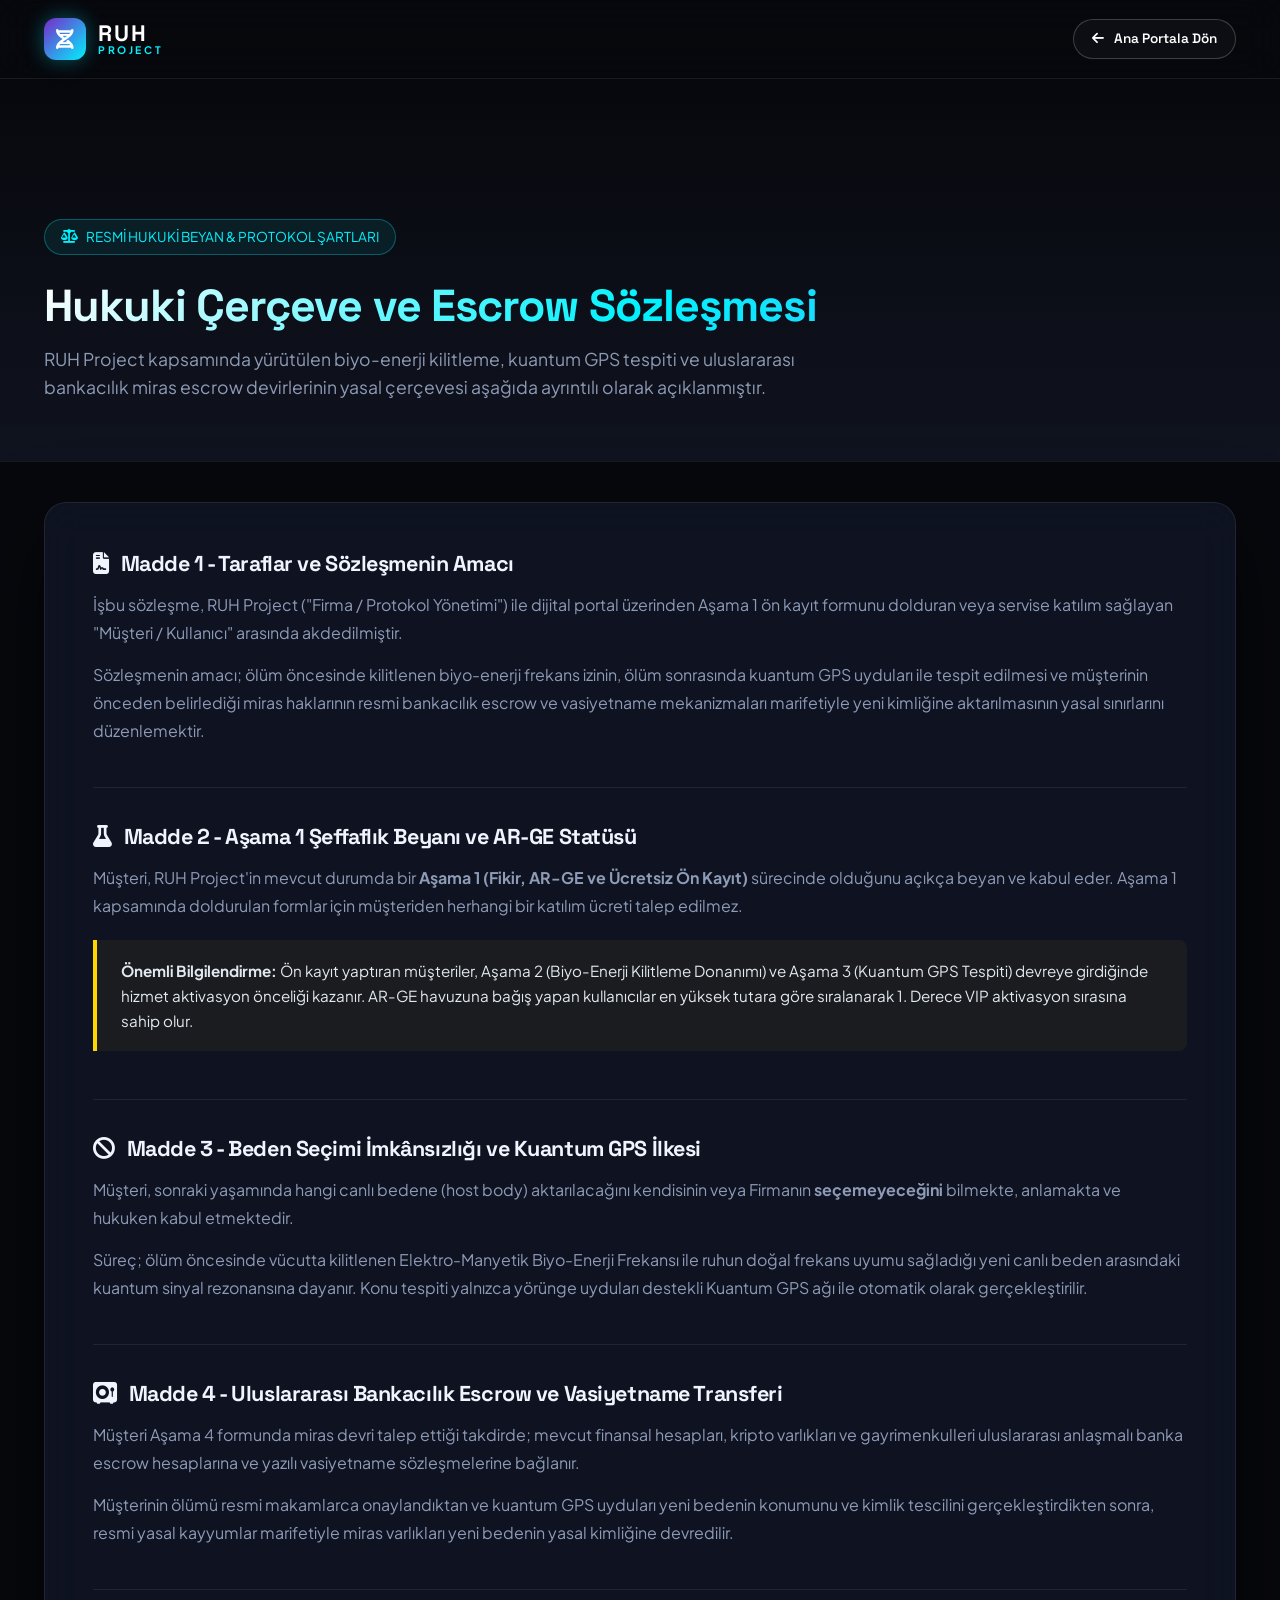
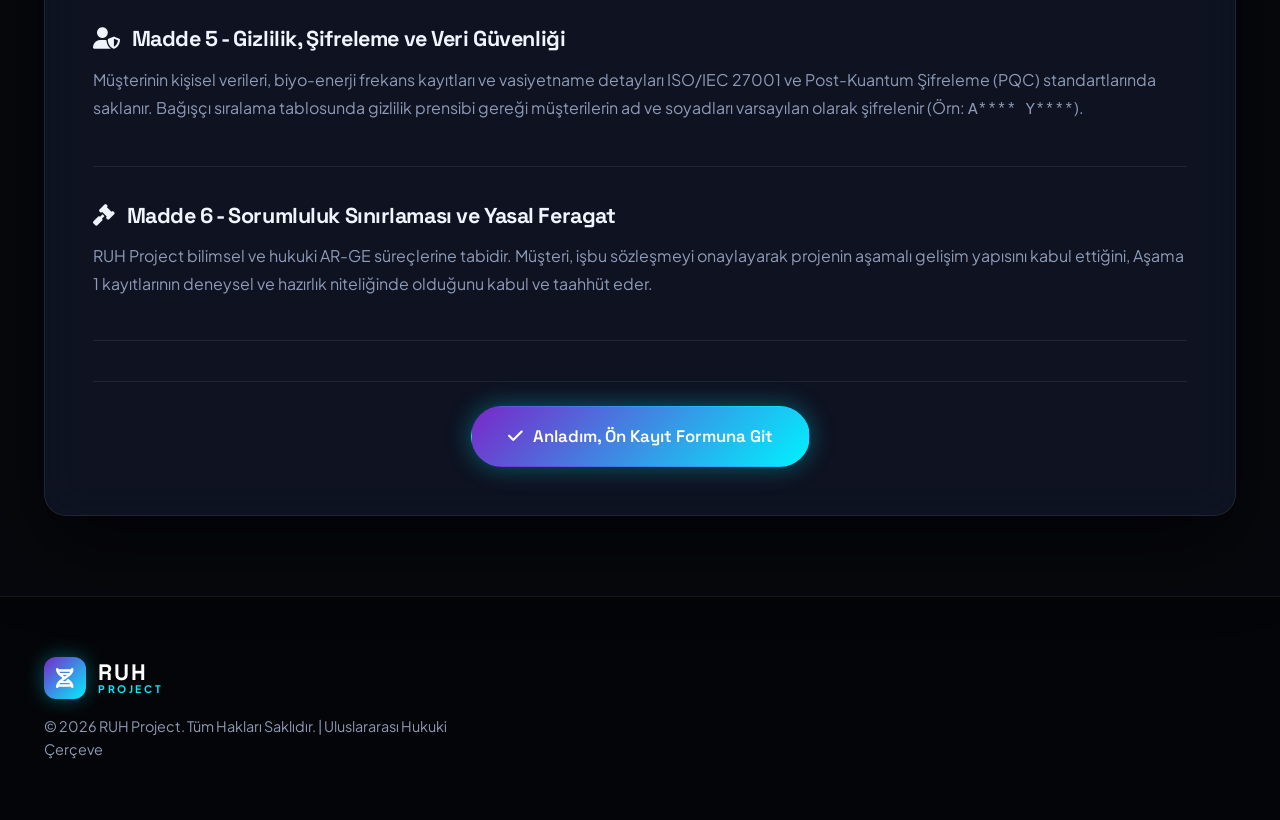
==== legal.html @ c6b07c63 "feat: Add dedicated legal framework contract page legal.html and link navbar/footer" ====
<!DOCTYPE html>
<html lang="tr">
<head>
    <meta charset="UTF-8">
    <meta name="viewport" content="width=device-width, initial-scale=1.0">
    <title>RUH Project | Hukuki Çerçeve & Escrow Sözleşmesi</title>
    <meta name="description" content="RUH Project Uluslararası Hukuki Çerçeve, Biyo-Enerji Kilitleme, Kuantum GPS Tespiti ve Sözleşmeli Miras Devir Altyapısı Şartları.">
    <meta name="theme-color" content="#07080d">

    <!-- Google Fonts -->
    <link rel="preconnect" href="https://fonts.googleapis.com">
    <link rel="preconnect" href="https://fonts.gstatic.com" crossorigin>
    <link href="https://fonts.googleapis.com/css2?family=Plus+Jakarta+Sans:wght@300;400;500;600;700;800&family=Space+Grotesk:wght@400;500;600;700&display=swap" rel="stylesheet">
    <!-- FontAwesome Icons -->
    <link rel="stylesheet" href="https://cdnjs.cloudflare.com/ajax/libs/font-awesome/6.4.0/css/all.min.css">
    <!-- Custom CSS -->
    <link rel="stylesheet" href="style.css">
    <style>
        .legal-page-header {
            padding: 140px 0 60px 0;
            background: linear-gradient(180deg, rgba(7, 8, 13, 0.95) 0%, rgba(18, 22, 36, 0.8) 100%);
            border-bottom: 1px solid var(--border-color);
            position: relative;
        }

        .legal-doc-card {
            background: rgba(16, 21, 38, 0.85);
            backdrop-filter: blur(20px);
            border: 1px solid var(--border-color);
            border-radius: var(--radius-lg);
            padding: 48px;
            margin: 40px 0 80px 0;
            box-shadow: 0 30px 80px rgba(0, 0, 0, 0.6);
        }

        .legal-section-block {
            margin-bottom: 36px;
            padding-bottom: 28px;
            border-bottom: 1px solid rgba(255, 255, 255, 0.08);
        }

        .legal-section-block:last-child {
            border-bottom: none;
            margin-bottom: 0;
            padding-bottom: 0;
        }

        .legal-section-title {
            font-family: var(--font-heading);
            font-size: 1.35rem;
            color: var(--color-cyan);
            margin-bottom: 14px;
            display: flex;
            align-items: center;
            gap: 12px;
        }

        .legal-section-block p {
            color: var(--text-muted);
            line-height: 1.75;
            font-size: 1rem;
            margin-bottom: 14px;
        }

        .legal-highlight-box {
            background: rgba(255, 215, 0, 0.05);
            border-left: 4px solid var(--color-gold);
            padding: 18px 24px;
            border-radius: 0 var(--radius-sm) var(--radius-sm) 0;
            margin: 20px 0;
            color: #e2e8f0;
            font-size: 0.95rem;
            line-height: 1.65;
        }

        @media (max-width: 768px) {
            .legal-doc-card {
                padding: 24px;
            }
        }
    </style>
</head>
<body class="lang-tr">
    
    <!-- Navigation Bar -->
    <header class="navbar" id="navbar">
        <div class="container nav-container">
            <a href="index.html" class="logo" aria-label="RUH Project Ana Sayfa">
                <div class="logo-icon"><i class="fa-solid fa-dna"></i></div>
                <div class="logo-text">
                    <span class="logo-title">RUH</span>
                    <span class="logo-sub">PROJECT</span>
                </div>
            </a>

            <div class="nav-actions" style="margin-left: auto;">
                <a href="index.html" class="btn btn-outline btn-sm">
                    <i class="fa-solid fa-arrow-left"></i> Ana Portala Dön
                </a>
            </div>
        </div>
    </header>

    <!-- Header Section -->
    <section class="legal-page-header">
        <div class="container">
            <div class="hero-tag">
                <i class="fa-solid fa-scale-balanced"></i> RESMİ HUKUKİ BEYAN & PROTOKOL ŞARTLARI
            </div>
            <h1 class="gradient-text" style="font-size: 2.8rem; margin-bottom: 12px;">Hukuki Çerçeve ve Escrow Sözleşmesi</h1>
            <p style="color: var(--text-muted); font-size: 1.1rem; max-width: 780px;">
                RUH Project kapsamında yürütülen biyo-enerji kilitleme, kuantum GPS tespiti ve uluslararası bankacılık miras escrow devirlerinin yasal çerçevesi aşağıda ayrıntılı olarak açıklanmıştır.
            </p>
        </div>
    </section>

    <!-- Main Content Area -->
    <main class="container">
        <article class="legal-doc-card">
            
            <!-- Section 1 -->
            <div class="legal-section-block">
                <h2 class="legal-section-title">
                    <i class="fa-solid fa-file-contract"></i> Madde 1 - Taraflar ve Sözleşmenin Amacı
                </h2>
                <p>
                    İşbu sözleşme, RUH Project ("Firma / Protokol Yönetimi") ile dijital portal üzerinden Aşama 1 ön kayıt formunu dolduran veya servise katılım sağlayan "Müşteri / Kullanıcı" arasında akdedilmiştir.
                </p>
                <p>
                    Sözleşmenin amacı; ölüm öncesinde kilitlenen biyo-enerji frekans izinin, ölüm sonrasında kuantum GPS uyduları ile tespit edilmesi ve müşterinin önceden belirlediği miras haklarının resmi bankacılık escrow ve vasiyetname mekanizmaları marifetiyle yeni kimliğine aktarılmasının yasal sınırlarını düzenlemektir.
                </p>
            </div>

            <!-- Section 2 -->
            <div class="legal-section-block">
                <h2 class="legal-section-title">
                    <i class="fa-solid fa-flask"></i> Madde 2 - Aşama 1 Şeffaflık Beyanı ve AR-GE Statüsü
                </h2>
                <p>
                    Müşteri, RUH Project'in mevcut durumda bir <strong>Aşama 1 (Fikir, AR-GE ve Ücretsiz Ön Kayıt)</strong> sürecinde olduğunu açıkça beyan ve kabul eder. Aşama 1 kapsamında doldurulan formlar için müşteriden herhangi bir katılım ücreti talep edilmez.
                </p>
                <div class="legal-highlight-box">
                    <strong>Önemli Bilgilendirme:</strong> Ön kayıt yaptıran müşteriler, Aşama 2 (Biyo-Enerji Kilitleme Donanımı) ve Aşama 3 (Kuantum GPS Tespiti) devreye girdiğinde hizmet aktivasyon önceliği kazanır. AR-GE havuzuna bağış yapan kullanıcılar en yüksek tutara göre sıralanarak 1. Derece VIP aktivasyon sırasına sahip olur.
                </div>
            </div>

            <!-- Section 3 -->
            <div class="legal-section-block">
                <h2 class="legal-section-title">
                    <i class="fa-solid fa-ban"></i> Madde 3 - Beden Seçimi İmkânsızlığı ve Kuantum GPS İlkesi
                </h2>
                <p>
                    Müşteri, sonraki yaşamında hangi canlı bedene (host body) aktarılacağını kendisinin veya Firmanın <strong>seçemeyeceğini</strong> bilmekte, anlamakta ve hukuken kabul etmektedir.
                </p>
                <p>
                    Süreç; ölüm öncesinde vücutta kilitlenen Elektro-Manyetik Biyo-Enerji Frekansı ile ruhun doğal frekans uyumu sağladığı yeni canlı beden arasındaki kuantum sinyal rezonansına dayanır. Konu tespiti yalnızca yörünge uyduları destekli Kuantum GPS ağı ile otomatik olarak gerçekleştirilir.
                </p>
            </div>

            <!-- Section 4 -->
            <div class="legal-section-block">
                <h2 class="legal-section-title">
                    <i class="fa-solid fa-vault"></i> Madde 4 - Uluslararası Bankacılık Escrow ve Vasiyetname Transferi
                </h2>
                <p>
                    Müşteri Aşama 4 formunda miras devri talep ettiği takdirde; mevcut finansal hesapları, kripto varlıkları ve gayrimenkulleri uluslararası anlaşmalı banka escrow hesaplarına ve yazılı vasiyetname sözleşmelerine bağlanır.
                </p>
                <p>
                    Müşterinin ölümü resmi makamlarca onaylandıktan ve kuantum GPS uyduları yeni bedenin konumunu ve kimlik tescilini gerçekleştirdikten sonra, resmi yasal kayyumlar marifetiyle miras varlıkları yeni bedenin yasal kimliğine devredilir.
                </p>
            </div>

            <!-- Section 5 -->
            <div class="legal-section-block">
                <h2 class="legal-section-title">
                    <i class="fa-solid fa-user-shield"></i> Madde 5 - Gizlilik, Şifreleme ve Veri Güvenliği
                </h2>
                <p>
                    Müşterinin kişisel verileri, biyo-enerji frekans kayıtları ve vasiyetname detayları ISO/IEC 27001 ve Post-Kuantum Şifreleme (PQC) standartlarında saklanır. Bağışçı sıralama tablosunda gizlilik prensibi gereği müşterilerin ad ve soyadları varsayılan olarak şifrelenir (Örn: <code>A**** Y****</code>).
                </p>
            </div>

            <!-- Section 6 -->
            <div class="legal-section-block">
                <h2 class="legal-section-title">
                    <i class="fa-solid fa-gavel"></i> Madde 6 - Sorumluluk Sınırlaması ve Yasal Feragat
                </h2>
                <p>
                    RUH Project bilimsel ve hukuki AR-GE süreçlerine tabidir. Müşteri, işbu sözleşmeyi onaylayarak projenin aşamalı gelişim yapısını kabul ettiğini, Aşama 1 kayıtlarının deneysel ve hazırlık niteliğinde olduğunu kabul ve taahhüt eder.
                </p>
            </div>

            <div style="text-align: center; margin-top: 40px; padding-top: 24px; border-top: 1px solid var(--border-color);">
                <a href="index.html#apply" class="btn btn-glow btn-lg">
                    <i class="fa-solid fa-check"></i> Anladım, Ön Kayıt Formuna Git
                </a>
            </div>

        </article>
    </main>

    <!-- Footer -->
    <footer class="footer">
        <div class="container footer-container">
            <div class="footer-brand">
                <a href="index.html" class="logo">
                    <div class="logo-icon"><i class="fa-solid fa-dna"></i></div>
                    <div class="logo-text">
                        <span class="logo-title">RUH</span>
                        <span class="logo-sub">PROJECT</span>
                    </div>
                </a>
                <p>© 2026 RUH Project. Tüm Hakları Saklıdır. | Uluslararası Hukuki Çerçeve</p>
            </div>
        </div>
    </footer>
</body>
</html>
---- style.css ----
/* ==========================================================================
   RUH PROJECT - FUTURISTIC CYBER-LUXURY DESIGN SYSTEM (CSS)
   Design Harmony: 60-30-10 Color Rule
   - 60% Dominant Background (#07080d / Obsidian Black)
   - 30% Structural Cards & Surface (#121624 / Deep Navy Glass)
   - 10% Neon Accent Highlights (#00f2fe Cyan / #ffd700 Gold)
   ========================================================================== */

/* --- CSS Variables & Design Tokens --- */
:root {
    /* 60% Dominant Base */
    --bg-dark: #07080d;
    
    /* 30% Structural Surfaces */
    --bg-card: rgba(18, 22, 36, 0.75);
    --bg-card-hover: rgba(26, 32, 54, 0.9);
    --bg-elevated: #161b2e;
    
    /* 10% Accent Colors */
    --color-primary: #00f2fe;
    --color-primary-glow: rgba(0, 242, 254, 0.35);
    --color-secondary: #7928ca;
    --color-secondary-glow: rgba(121, 40, 202, 0.4);
    --color-gold: #ffd700;
    --color-gold-glow: rgba(255, 215, 0, 0.35);
    
    /* Typography Colors */
    --text-main: #f0f4fd;
    --text-muted: #8e9bb5;
    --text-dim: #5c6880;
    
    /* Borders & Outlines */
    --border-color: rgba(255, 255, 255, 0.08);
    --border-color-glow: rgba(0, 242, 254, 0.4);
    --focus-ring: #00f2fe;
    
    /* Typography */
    --font-sans: 'Plus Jakarta Sans', sans-serif;
    --font-heading: 'Space Grotesk', sans-serif;
    
    /* Radii */
    --radius-sm: 8px;
    --radius-md: 14px;
    --radius-lg: 22px;

    /* Transitions */
    --transition-fast: 0.2s cubic-bezier(0.16, 1, 0.3, 1);
    --transition-normal: 0.35s cubic-bezier(0.16, 1, 0.3, 1);
}

/* --- Base & Reset --- */
*, *::before, *::after {
    box-sizing: border-box;
    margin: 0;
    padding: 0;
}

html {
    scroll-behavior: smooth;
    font-size: 16px;
}

body {
    background-color: var(--bg-dark);
    color: var(--text-main);
    font-family: var(--font-sans);
    line-height: 1.6;
    overflow-x: hidden;
    -webkit-font-smoothing: antialiased;
}

/* Accessibility Focus Ring */
:focus-visible {
    outline: 2px solid var(--focus-ring);
    outline-offset: 4px;
    border-radius: var(--radius-sm);
}

/* --- Typography --- */
h1, h2, h3, h4, h5, h6 {
    font-family: var(--font-heading);
    color: #fff;
    line-height: 1.2;
    letter-spacing: -0.02em;
}

p {
    color: var(--text-muted);
}

a {
    color: var(--color-primary);
    text-decoration: none;
    transition: var(--transition-fast);
}

a:hover {
    color: #fff;
}

/* --- Utility Classes --- */
.container {
    width: 100%;
    max-width: 1240px;
    margin: 0 auto;
    padding: 0 24px;
}

.gradient-text {
    background: linear-gradient(135deg, #ffffff 0%, var(--color-primary) 50%, #4facfe 100%);
    -webkit-background-clip: text;
    -webkit-text-fill-color: transparent;
}

.gradient-text-gold {
    background: linear-gradient(135deg, #fff 0%, var(--color-gold) 60%, #ff8c00 100%);
    -webkit-background-clip: text;
    -webkit-text-fill-color: transparent;
}

.highlight-cyan {
    color: var(--color-primary);
    font-weight: 600;
}

.highlight-gold {
    color: var(--color-gold);
    font-weight: 700;
}

.grid {
    display: grid;
    gap: 28px;
}

.grid-2 { grid-template-columns: repeat(2, 1fr); }
.grid-3 { grid-template-columns: repeat(3, 1fr); }

.flex-spacer { flex: 1; }
.text-center { text-align: center; }

/* --- Skeleton Loading Animation --- */
.skeleton-loading {
    position: relative;
    opacity: 0.6;
    pointer-events: none;
}

.skeleton-loading::after {
    content: '';
    position: absolute;
    top: 0;
    left: -100%;
    width: 100%;
    height: 100%;
    background: linear-gradient(90deg, transparent, rgba(255, 255, 255, 0.08), transparent);
    animation: shimmer 1.2s infinite;
}

@keyframes shimmer {
    100% { left: 100%; }
}

/* --- Announcement Bar --- */
.announcement-bar {
    background: linear-gradient(90deg, rgba(121, 40, 202, 0.85), rgba(0, 242, 254, 0.85));
    border-bottom: 1px solid rgba(255, 255, 255, 0.15);
    padding: 10px 0;
    font-size: 0.875rem;
    position: relative;
    z-index: 1001;
}

.announcement-content {
    display: flex;
    align-items: center;
    justify-content: center;
    gap: 16px;
}

.announcement-content p {
    color: #fff;
    margin: 0;
}

.badge-pulse {
    background: #fff;
    color: var(--bg-dark);
    font-weight: 800;
    padding: 2px 10px;
    border-radius: 20px;
    font-size: 0.75rem;
    letter-spacing: 0.05em;
    animation: pulseGlow 2s infinite;
}

@keyframes pulseGlow {
    0%, 100% { box-shadow: 0 0 0 0 rgba(255, 255, 255, 0.6); }
    50% { box-shadow: 0 0 0 8px rgba(255, 255, 255, 0); }
}

.announcement-close {
    background: transparent;
    border: none;
    color: #fff;
    cursor: pointer;
    font-size: 1.1rem;
    margin-left: auto;
    opacity: 0.8;
    transition: var(--transition-fast);
}

.announcement-close:hover { opacity: 1; transform: scale(1.1); }

/* --- Navbar --- */
.navbar {
    position: sticky;
    top: 0;
    z-index: 1000;
    background: rgba(7, 8, 13, 0.88);
    backdrop-filter: blur(20px);
    border-bottom: 1px solid var(--border-color);
    padding: 18px 0;
    transition: var(--transition-fast);
}

.nav-container {
    display: flex;
    align-items: center;
    justify-content: space-between;
}

.logo {
    display: flex;
    align-items: center;
    gap: 12px;
    text-decoration: none;
}

.logo-icon {
    width: 42px;
    height: 42px;
    border-radius: 12px;
    background: linear-gradient(135deg, var(--color-secondary), var(--color-primary));
    display: flex;
    align-items: center;
    justify-content: center;
    color: #fff;
    font-size: 1.25rem;
    box-shadow: 0 0 20px var(--color-primary-glow);
}

.logo-text {
    display: flex;
    flex-direction: column;
    line-height: 1;
}

.logo-title {
    font-family: var(--font-heading);
    font-size: 1.4rem;
    font-weight: 800;
    letter-spacing: 0.1em;
    color: #fff;
}

.logo-sub {
    font-size: 0.65rem;
    letter-spacing: 0.25em;
    color: var(--color-primary);
    font-weight: 700;
}

.nav-menu {
    display: flex;
    gap: 28px;
}

.nav-link {
    color: var(--text-muted);
    font-size: 0.92rem;
    font-weight: 500;
    position: relative;
    padding: 6px 0;
}

.nav-link:hover, .nav-link.active {
    color: #fff;
}

.nav-link::after {
    content: '';
    position: absolute;
    bottom: 0;
    left: 0;
    width: 0%;
    height: 2px;
    background: var(--color-primary);
    transition: var(--transition-fast);
}

.nav-link:hover::after {
    width: 100%;
}

.nav-actions {
    display: flex;
    align-items: center;
    gap: 12px;
}

.nav-user-btn.logged-in {
    border-color: var(--color-gold);
    color: var(--color-gold);
    box-shadow: 0 0 15px var(--color-gold-glow);
}

.lang-switch-btn {
    background: rgba(255, 255, 255, 0.05);
    border: 1px solid rgba(255, 255, 255, 0.15);
    color: #fff;
    padding: 8px 16px;
    border-radius: 30px;
    cursor: pointer;
    font-family: var(--font-heading);
    font-size: 0.85rem;
    font-weight: 700;
    display: flex;
    align-items: center;
    gap: 8px;
    transition: var(--transition-fast);
}

.lang-switch-btn:hover {
    background: rgba(0, 242, 254, 0.15);
    border-color: var(--color-primary);
    box-shadow: 0 0 15px var(--color-primary-glow);
}

.hamburger {
    display: none;
    flex-direction: column;
    gap: 5px;
    background: none;
    border: none;
    cursor: pointer;
}

.hamburger span {
    width: 25px;
    height: 2px;
    background: #fff;
    border-radius: 2px;
    transition: var(--transition-fast);
}

/* --- Buttons --- */
.btn {
    display: inline-flex;
    align-items: center;
    justify-content: center;
    gap: 10px;
    padding: 12px 26px;
    border-radius: 30px;
    font-family: var(--font-heading);
    font-weight: 600;
    font-size: 0.95rem;
    cursor: pointer;
    border: 1px solid transparent;
    transition: var(--transition-normal);
    text-decoration: none;
}

.btn-sm {
    padding: 8px 18px;
    font-size: 0.85rem;
}

.btn-lg {
    padding: 16px 36px;
    font-size: 1.05rem;
    border-radius: 40px;
}

.btn-xs {
    padding: 6px 14px;
    font-size: 0.78rem;
    border-radius: 20px;
}

.btn-glow {
    background: linear-gradient(135deg, var(--color-secondary), var(--color-primary));
    color: #fff;
    box-shadow: 0 0 25px var(--color-primary-glow);
}

.btn-glow:hover {
    transform: translateY(-2px);
    box-shadow: 0 0 35px rgba(0, 242, 254, 0.6);
    color: #fff;
}

.btn-outline {
    background: rgba(255, 255, 255, 0.03);
    border-color: rgba(255, 255, 255, 0.2);
    color: #fff;
}

.btn-outline:hover {
    border-color: var(--color-primary);
    background: rgba(0, 242, 254, 0.1);
    color: #fff;
}

.btn-gold {
    background: linear-gradient(135deg, #ff8c00, var(--color-gold));
    color: #000;
    font-weight: 800;
    box-shadow: 0 0 25px var(--color-gold-glow);
}

.btn-gold:hover {
    transform: translateY(-2px);
    box-shadow: 0 0 35px rgba(255, 215, 0, 0.7);
    color: #000;
}

/* --- Hero Section --- */
.hero {
    position: relative;
    padding: 100px 0 120px;
    overflow: hidden;
}

.hero-bg-grid {
    position: absolute;
    top: 0;
    left: 0;
    width: 100%;
    height: 100%;
    background-image: 
        linear-gradient(rgba(255, 255, 255, 0.03) 1px, transparent 1px),
        linear-gradient(90deg, rgba(255, 255, 255, 0.03) 1px, transparent 1px);
    background-size: 50px 50px;
    z-index: 0;
    pointer-events: none;
}

.hero-glow {
    position: absolute;
    width: 500px;
    height: 500px;
    border-radius: 50%;
    filter: blur(140px);
    z-index: 0;
    pointer-events: none;
}

.hero-glow-1 {
    top: -100px;
    left: -100px;
    background: var(--color-secondary-glow);
}

.hero-glow-2 {
    bottom: -100px;
    right: -100px;
    background: var(--color-primary-glow);
}

.hero-container {
    position: relative;
    z-index: 1;
    display: grid;
    grid-template-columns: 1.2fr 0.8fr;
    gap: 40px;
    align-items: center;
}

.hero-tag {
    display: inline-flex;
    align-items: center;
    gap: 8px;
    background: rgba(0, 242, 254, 0.08);
    border: 1px solid rgba(0, 242, 254, 0.3);
    padding: 6px 16px;
    border-radius: 30px;
    font-size: 0.85rem;
    color: var(--color-primary);
    margin-bottom: 24px;
}

.hero-title {
    font-size: 3.8rem;
    font-weight: 800;
    margin-bottom: 12px;
    letter-spacing: -0.03em;
}

.hero-slogan {
    font-family: var(--font-heading);
    font-size: 1.8rem;
    font-weight: 700;
    color: var(--color-gold);
    margin-bottom: 20px;
    text-shadow: 0 0 20px rgba(255, 215, 0, 0.3);
}

.hero-description {
    font-size: 1.15rem;
    margin-bottom: 36px;
    max-width: 600px;
}

.hero-buttons {
    display: flex;
    gap: 16px;
    margin-bottom: 48px;
    flex-wrap: wrap;
}

.hero-stats {
    display: flex;
    align-items: center;
    gap: 24px;
    border-top: 1px solid var(--border-color);
    padding-top: 32px;
}

.stat-item {
    display: flex;
    flex-direction: column;
}

.stat-num {
    font-family: var(--font-heading);
    font-size: 1.5rem;
    font-weight: 700;
    color: #fff;
}

.stat-label {
    font-size: 0.8rem;
    color: var(--text-muted);
}

.stat-divider {
    width: 1px;
    height: 35px;
    background: var(--border-color);
}

/* --- Cyber Card --- */
.cyber-card {
    background: var(--bg-card);
    backdrop-filter: blur(16px);
    border: 1px solid var(--border-color);
    border-radius: var(--radius-lg);
    padding: 32px;
    box-shadow: 0 20px 50px rgba(0, 0, 0, 0.5);
    transition: var(--transition-normal);
    position: relative;
    overflow: hidden;
}

.cyber-card:hover {
    border-color: rgba(0, 242, 254, 0.3);
    box-shadow: 0 20px 60px rgba(0, 242, 254, 0.15);
    transform: translateY(-2px);
}

.visual-card {
    padding: 24px;
    background: rgba(16, 21, 38, 0.85);
}

.card-header-line {
    display: flex;
    align-items: center;
    gap: 10px;
    margin-bottom: 16px;
    font-size: 0.8rem;
    letter-spacing: 0.1em;
    color: var(--text-muted);
    font-family: var(--font-heading);
}

.status-dot {
    width: 8px;
    height: 8px;
    border-radius: 50%;
}

.status-dot.green {
    background: #00ff88;
    box-shadow: 0 0 10px #00ff88;
}

.canvas-wrapper {
    position: relative;
    width: 100%;
    height: 260px;
    border-radius: var(--radius-md);
    overflow: hidden;
    background: #040509;
    border: 1px solid rgba(0, 242, 254, 0.2);
}

#energyCanvas {
    width: 100%;
    height: 100%;
    display: block;
}

.canvas-overlay {
    position: absolute;
    top: 0;
    left: 0;
    width: 100%;
    height: 100%;
    pointer-events: none;
}

.reticle {
    position: absolute;
    top: 50%;
    left: 50%;
    transform: translate(-50%, -50%);
    width: 120px;
    height: 120px;
    border: 1px dashed rgba(0, 242, 254, 0.5);
    border-radius: 50%;
    animation: spin 10s linear infinite;
}

@keyframes spin { 100% { transform: translate(-50%, -50%) rotate(360deg); } }

.scan-line {
    position: absolute;
    top: 0;
    left: 0;
    width: 100%;
    height: 2px;
    background: linear-gradient(90deg, transparent, var(--color-primary), transparent);
    box-shadow: 0 0 15px var(--color-primary);
    animation: scanAnim 3s ease-in-out infinite alternate;
}

@keyframes scanAnim { 0% { top: 0%; } 100% { top: 100%; } }

.canvas-info {
    margin-top: 16px;
    display: flex;
    flex-direction: column;
    gap: 8px;
    font-size: 0.85rem;
}

.info-row {
    display: flex;
    justify-content: space-between;
    padding-bottom: 6px;
    border-bottom: 1px dashed var(--border-color);
}

/* --- Section Common Styles --- */
.section {
    padding: 100px 0;
    position: relative;
}

.section-dark {
    background: rgba(0, 0, 0, 0.4);
    border-top: 1px solid var(--border-color);
    border-bottom: 1px solid var(--border-color);
}

.section-header {
    margin-bottom: 60px;
}

.section-subtitle {
    font-family: var(--font-heading);
    font-size: 0.85rem;
    font-weight: 700;
    letter-spacing: 0.2em;
    color: var(--color-primary);
    margin-bottom: 12px;
}

.section-title {
    font-size: 2.5rem;
    font-weight: 800;
    margin-bottom: 16px;
}

.section-desc {
    font-size: 1.1rem;
    max-width: 650px;
    margin: 0 auto;
}

/* --- 3 Phase Architecture Badges & Cards --- */
.phase-card {
    position: relative;
    display: flex;
    flex-direction: column;
}

.phase-badge {
    align-self: flex-start;
    padding: 6px 14px;
    border-radius: 20px;
    font-family: var(--font-heading);
    font-size: 0.75rem;
    font-weight: 800;
    letter-spacing: 0.05em;
    margin-bottom: 20px;
}

.phase-badge-1 {
    background: rgba(0, 242, 254, 0.15);
    color: var(--color-primary);
    border: 1px solid var(--color-primary);
}

.phase-badge-2 {
    background: rgba(121, 40, 202, 0.15);
    color: #b829ea;
    border: 1px solid #b829ea;
}

.phase-badge-3 {
    background: rgba(255, 215, 0, 0.15);
    color: var(--color-gold);
    border: 1px solid var(--color-gold);
}

.phase-card-title {
    font-size: 1.45rem;
    margin-bottom: 14px;
}

.phase-card-desc {
    margin-bottom: 24px;
    font-size: 0.92rem;
}

.phase-list {
    list-style: none;
    display: flex;
    flex-direction: column;
    gap: 12px;
}

.phase-list li {
    display: flex;
    align-items: center;
    gap: 12px;
    font-size: 0.9rem;
    color: var(--text-main);
}

.phase-list i {
    color: var(--color-primary);
}

.phase-3-card .phase-list i {
    color: var(--color-gold);
}

/* --- Transparent R&D Donation & Leaderboard Section --- */
.donation-progress-card {
    margin-bottom: 32px;
    padding: 32px;
    border-color: rgba(255, 215, 0, 0.3);
}

.donation-progress-header {
    display: flex;
    justify-content: space-between;
    align-items: center;
    margin-bottom: 16px;
}

.progress-title {
    font-family: var(--font-heading);
    font-size: 1.15rem;
    font-weight: 700;
    color: #fff;
}

.progress-percentage-label {
    font-family: var(--font-heading);
    font-size: 1.6rem;
    font-weight: 800;
    color: var(--color-gold);
    text-shadow: 0 0 15px var(--color-gold-glow);
}

.progress-bar-container {
    width: 100%;
    height: 14px;
    background: rgba(0, 0, 0, 0.6);
    border-radius: 20px;
    overflow: hidden;
    border: 1px solid var(--border-color);
    margin-bottom: 20px;
}

.progress-bar-fill {
    height: 100%;
    background: linear-gradient(90deg, var(--color-secondary), var(--color-primary), var(--color-gold));
    border-radius: 20px;
    transition: width 1s ease-in-out;
    box-shadow: 0 0 20px var(--color-gold-glow);
}

.donation-stats-row {
    display: flex;
    justify-content: space-between;
    align-items: center;
}

.stat-label-dim {
    font-size: 0.85rem;
    color: var(--text-muted);
    display: block;
}

.stat-value-lg {
    font-family: var(--font-heading);
    font-size: 1.5rem;
}

/* Priority Callout Box */
.priority-callout-box {
    background: linear-gradient(135deg, rgba(121, 40, 202, 0.25), rgba(0, 242, 254, 0.15));
    border: 1px solid var(--color-gold);
    border-radius: var(--radius-md);
    padding: 24px 32px;
    display: flex;
    align-items: center;
    gap: 24px;
    margin-bottom: 40px;
    box-shadow: 0 0 30px rgba(255, 215, 0, 0.15);
}

.callout-icon {
    font-size: 2.8rem;
    color: var(--color-gold);
    text-shadow: 0 0 20px var(--color-gold-glow);
}

.callout-content p {
    color: #f0f4fd;
    font-size: 0.98rem;
    line-height: 1.6;
}

/* Leaderboard Table */
.leaderboard-card-title {
    font-size: 1.35rem;
    margin-bottom: 24px;
    display: flex;
    align-items: center;
    gap: 12px;
}

.table-responsive {
    overflow-x: auto;
    -webkit-overflow-scrolling: touch;
}

.leaderboard-table {
    width: 100%;
    min-width: 540px;
    border-collapse: collapse;
    text-align: left;
    font-size: 0.92rem;
}

.leaderboard-table th {
    padding: 14px 18px;
    border-bottom: 2px solid var(--border-color);
    font-family: var(--font-heading);
    color: var(--text-muted);
    font-weight: 700;
    font-size: 0.85rem;
    letter-spacing: 0.05em;
}

.leaderboard-table td {
    padding: 16px 18px;
    border-bottom: 1px dashed var(--border-color);
    vertical-align: middle;
}

.rank-badge {
    display: inline-flex;
    align-items: center;
    justify-content: center;
    width: 32px;
    height: 32px;
    border-radius: 50%;
    font-family: var(--font-heading);
    font-weight: 800;
    font-size: 0.85rem;
    background: rgba(255, 255, 255, 0.05);
    color: #fff;
}

.rank-gold {
    background: linear-gradient(135deg, #ffd700, #ff8c00);
    color: #000;
    box-shadow: 0 0 15px var(--color-gold-glow);
}

.rank-silver {
    background: linear-gradient(135deg, #e0e0e0, #9e9e9e);
    color: #000;
}

.rank-bronze {
    background: linear-gradient(135deg, #cd7f32, #8b4513);
    color: #fff;
}

.masked-name {
    font-family: monospace;
    font-size: 1.05rem;
    color: var(--color-primary);
    letter-spacing: 0.1em;
}

.donor-amount {
    font-family: var(--font-heading);
    font-weight: 700;
    color: #fff;
}

.priority-tag {
    padding: 4px 12px;
    border-radius: 20px;
    font-family: var(--font-heading);
    font-size: 0.75rem;
    font-weight: 800;
    letter-spacing: 0.05em;
}

.badge-vip {
    background: rgba(255, 215, 0, 0.15);
    color: var(--color-gold);
    border: 1px solid var(--color-gold);
}

.badge-priority {
    background: rgba(121, 40, 202, 0.15);
    color: #b829ea;
    border: 1px solid #b829ea;
}

.badge-standard {
    background: rgba(0, 242, 254, 0.15);
    color: var(--color-primary);
    border: 1px solid var(--color-primary);
}

/* User Profile Dashboard Card */
.profile-dashboard-card {
    background: rgba(255, 255, 255, 0.02);
    border: 1px solid var(--border-color);
    border-radius: var(--radius-md);
    padding: 24px;
}

.profile-avatar-row {
    display: flex;
    align-items: center;
    gap: 16px;
    margin-bottom: 24px;
    padding-bottom: 16px;
    border-bottom: 1px solid var(--border-color);
}

.profile-avatar-icon {
    width: 60px;
    height: 60px;
    border-radius: 50%;
    background: linear-gradient(135deg, var(--color-secondary), var(--color-primary));
    display: flex;
    align-items: center;
    justify-content: center;
    font-size: 1.8rem;
    color: #fff;
    box-shadow: 0 0 20px var(--color-primary-glow);
}

.profile-details-grid {
    display: grid;
    grid-template-columns: repeat(2, 1fr);
    gap: 16px;
}

.prof-detail-item {
    background: rgba(0, 0, 0, 0.4);
    border: 1px solid rgba(255, 255, 255, 0.08);
    border-radius: var(--radius-sm);
    padding: 12px 16px;
    display: flex;
    flex-direction: column;
    gap: 4px;
}

.prof-label {
    font-size: 0.78rem;
    color: var(--text-muted);
}

.prof-val {
    font-size: 0.95rem;
    font-family: var(--font-heading);
}

/* Donate Preset Buttons in Modal */
.donate-amount-btn.active {
    border-color: var(--color-gold);
    background: rgba(255, 215, 0, 0.15);
    color: var(--color-gold);
}

/* --- Single Protocol Card Layout --- */
.single-protocol-wrapper {
    max-width: 640px;
    margin: 0 auto;
}

.single-protocol-card {
    border: 2px solid var(--color-gold);
    box-shadow: 0 0 35px var(--color-gold-glow);
    background: linear-gradient(135deg, rgba(18, 22, 36, 0.9), rgba(26, 32, 54, 0.95));
    position: relative;
    padding: 36px 28px;
    border-radius: var(--radius-lg);
}

/* --- Mechanics Grid & Optional Badge --- */
.mechanic-card {
    text-align: center;
    padding: 40px 28px;
    position: relative;
}

.badge-optional-tag {
    position: absolute;
    top: 14px;
    right: 14px;
    background: rgba(255, 215, 0, 0.15);
    color: var(--color-gold);
    border: 1px solid var(--color-gold);
    font-family: var(--font-heading);
    font-size: 0.72rem;
    font-weight: 800;
    padding: 3px 10px;
    border-radius: 12px;
    letter-spacing: 0.05em;
    box-shadow: 0 0 10px var(--color-gold-glow);
}

.card-icon {
    width: 70px;
    height: 70px;
    border-radius: 50%;
    background: rgba(0, 242, 254, 0.08);
    border: 1px solid rgba(0, 242, 254, 0.3);
    display: flex;
    align-items: center;
    justify-content: center;
    margin: 0 auto 24px;
    color: var(--color-primary);
    font-size: 1.8rem;
    box-shadow: 0 0 30px var(--color-primary-glow);
}

.mechanic-card h4 {
    font-size: 1.3rem;
    margin-bottom: 12px;
}

/* --- Multi-Step Wizard --- */
.section-apply {
    background: radial-gradient(circle at center, rgba(121, 40, 202, 0.15) 0%, transparent 70%);
}

.wizard-card {
    max-width: 960px;
    margin: 0 auto;
    padding: 44px;
}

.wizard-steps-header {
    display: flex;
    align-items: center;
    justify-content: space-between;
    margin-bottom: 40px;
    position: relative;
}

.step-indicator {
    display: flex;
    flex-direction: column;
    align-items: center;
    gap: 8px;
    position: relative;
    z-index: 2;
    cursor: default;
}

.step-number {
    width: 44px;
    height: 44px;
    border-radius: 50%;
    background: var(--bg-dark);
    border: 2px solid var(--border-color);
    display: flex;
    align-items: center;
    justify-content: center;
    font-family: var(--font-heading);
    font-weight: 700;
    font-size: 1.1rem;
    color: var(--text-muted);
    transition: var(--transition-fast);
}

.step-label {
    font-size: 0.8rem;
    font-family: var(--font-heading);
    color: var(--text-muted);
    font-weight: 600;
    transition: var(--transition-fast);
}

.step-indicator.active .step-number {
    border-color: var(--color-primary);
    background: var(--color-primary);
    color: var(--bg-dark);
    box-shadow: 0 0 20px var(--color-primary-glow);
}

.step-indicator.active .step-label {
    color: #fff;
}

.step-indicator.completed .step-number {
    border-color: #00ff88;
    background: #00ff88;
    color: #000;
}

.step-line {
    flex: 1;
    height: 2px;
    background: var(--border-color);
    margin: 0 8px;
    margin-bottom: 24px;
    position: relative;
    z-index: 1;
}

.wizard-step-panel {
    display: none;
    animation: fadeInStep 0.4s cubic-bezier(0.16, 1, 0.3, 1) forwards;
}

.wizard-step-panel.active {
    display: block;
}

@keyframes fadeInStep {
    from { opacity: 0; transform: translateY(10px); }
    to { opacity: 1; transform: translateY(0); }
}

.panel-heading {
    margin-bottom: 32px;
    border-bottom: 1px solid var(--border-color);
    padding-bottom: 16px;
}

.panel-heading h3 {
    font-size: 1.5rem;
    margin-bottom: 6px;
}

/* Step 1: Dynamic Family Forms */
.family-forms-container {
    display: flex;
    flex-direction: column;
    gap: 24px;
    margin-bottom: 24px;
}

.family-member-card {
    background: rgba(255, 255, 255, 0.02);
    border: 1px solid rgba(255, 255, 255, 0.08);
    border-radius: var(--radius-md);
    padding: 24px;
    position: relative;
}

.member-card-header {
    display: flex;
    align-items: center;
    justify-content: space-between;
    margin-bottom: 18px;
    padding-bottom: 12px;
    border-bottom: 1px dashed var(--border-color);
}

.member-card-title {
    font-family: var(--font-heading);
    font-size: 1.05rem;
    font-weight: 700;
    color: var(--color-primary);
    display: flex;
    align-items: center;
    gap: 10px;
}

.btn-remove-member {
    background: rgba(255, 50, 50, 0.15);
    color: #ff5555;
    border: 1px solid rgba(255, 50, 50, 0.3);
    padding: 4px 12px;
    border-radius: 20px;
    font-size: 0.75rem;
    cursor: pointer;
    transition: var(--transition-fast);
}

.btn-remove-member:hover {
    background: #ff5555;
    color: #fff;
}

.form-grid {
    display: grid;
    grid-template-columns: repeat(2, 1fr);
    gap: 16px;
}

.form-group {
    display: flex;
    flex-direction: column;
    gap: 6px;
}

.form-group label {
    font-size: 0.85rem;
    font-weight: 600;
    color: var(--text-main);
}

.form-control {
    background: rgba(0, 0, 0, 0.4);
    border: 1px solid rgba(255, 255, 255, 0.12);
    border-radius: var(--radius-sm);
    padding: 12px 16px;
    color: #fff;
    font-family: var(--font-sans);
    font-size: 0.95rem;
    transition: var(--transition-fast);
}

.form-control:focus {
    outline: none;
    border-color: var(--color-primary);
    box-shadow: 0 0 15px var(--color-primary-glow);
}

.add-member-wrapper {
    text-align: center;
    padding: 16px 0;
}

/* Step 2: Package Tiers & Calculator */
.package-selection-grid {
    margin-bottom: 28px;
}

.tier-card {
    border: 2px solid var(--border-color);
    cursor: pointer;
    position: relative;
    padding: 32px 24px;
}

.tier-card.active {
    border-color: var(--color-primary);
    box-shadow: 0 0 30px var(--color-primary-glow);
    background: rgba(0, 242, 254, 0.05);
}

.tier-badge {
    position: absolute;
    top: 18px;
    right: 18px;
    background: rgba(255, 255, 255, 0.1);
    color: #fff;
    font-size: 0.7rem;
    font-weight: 800;
    padding: 4px 10px;
    border-radius: 12px;
}

.tier-badge.gold-badge {
    background: linear-gradient(135deg, var(--color-gold), #ff8c00);
    color: #000;
}

.tier-card h3 {
    font-size: 1.4rem;
    margin-bottom: 8px;
}

.tier-price {
    font-family: var(--font-heading);
    font-size: 2rem;
    font-weight: 800;
    color: var(--color-primary);
    margin-bottom: 12px;
}

.tier-price span {
    font-size: 0.9rem;
    color: var(--text-muted);
    font-weight: 400;
}

.tier-features {
    list-style: none;
    margin: 20px 0 24px;
    display: flex;
    flex-direction: column;
    gap: 8px;
    font-size: 0.88rem;
}

.btn-select-tier {
    width: 100%;
}

.calculator-summary-box {
    background: rgba(0, 0, 0, 0.5);
    border: 1px solid var(--color-gold);
    border-radius: var(--radius-md);
    padding: 20px 28px;
    box-shadow: 0 0 25px var(--color-gold-glow);
}

.calc-row {
    display: flex;
    justify-content: space-between;
    margin-bottom: 8px;
    font-size: 0.95rem;
}

.calc-divider {
    height: 1px;
    background: var(--border-color);
    margin: 12px 0;
}

.total-row {
    font-size: 1.25rem;
    font-weight: 700;
}

/* Step 3: Contract Box */
.contract-scroll-box {
    background: rgba(0, 0, 0, 0.6);
    border: 1px solid var(--border-color);
    border-radius: var(--radius-md);
    padding: 24px;
    max-height: 220px;
    overflow-y: auto;
    margin-bottom: 24px;
    font-size: 0.88rem;
    line-height: 1.7;
}

.contract-scroll-box h4 {
    color: var(--color-primary);
    margin-bottom: 12px;
}

.contract-scroll-box p {
    margin-bottom: 12px;
    color: #d1d9e6;
}

.contract-checkboxes {
    display: flex;
    flex-direction: column;
    gap: 14px;
}

.checkbox-container {
    display: flex;
    align-items: flex-start;
    gap: 12px;
    font-size: 0.9rem;
    cursor: pointer;
    user-select: none;
}

.checkbox-container input {
    width: 18px;
    height: 18px;
    margin-top: 3px;
    accent-color: var(--color-primary);
}

/* Step 4: Inheritance & Will Editor */
.inheritance-choice-box {
    display: grid;
    grid-template-columns: repeat(2, 1fr);
    gap: 16px;
    margin-bottom: 28px;
}

.radio-card {
    background: rgba(255, 255, 255, 0.02);
    border: 1px solid var(--border-color);
    border-radius: var(--radius-md);
    padding: 20px;
    cursor: pointer;
    transition: var(--transition-fast);
}

.radio-card.active {
    border-color: var(--color-gold);
    background: rgba(255, 215, 0, 0.06);
}

.radio-content {
    display: flex;
    align-items: flex-start;
    gap: 14px;
}

.radio-content i {
    font-size: 1.6rem;
    color: var(--color-gold);
    margin-top: 4px;
}

.template-selector-bar {
    display: flex;
    align-items: center;
    gap: 10px;
    margin-bottom: 12px;
    flex-wrap: wrap;
}

.template-label {
    font-size: 0.85rem;
    color: var(--text-muted);
    font-weight: 600;
}

.text-area-will {
    resize: vertical;
    line-height: 1.6;
}

.form-hint {
    font-size: 0.8rem;
    color: var(--text-muted);
    margin-top: 8px;
}

/* Step 5: Review & Payment */
.summary-review-card {
    background: rgba(255, 255, 255, 0.03);
    border: 1px solid var(--border-color);
    border-radius: var(--radius-md);
    padding: 24px;
    margin-bottom: 28px;
}

.review-row {
    display: flex;
    justify-content: space-between;
    padding: 10px 0;
    border-bottom: 1px dashed var(--border-color);
    font-size: 0.95rem;
}

.payment-method-box h4 {
    margin-bottom: 14px;
    font-size: 1.05rem;
}

.pay-card {
    background: rgba(0, 0, 0, 0.4);
    border: 1px solid var(--border-color);
    border-radius: var(--radius-sm);
    padding: 16px;
    display: flex;
    flex-direction: column;
    align-items: center;
    gap: 8px;
    cursor: pointer;
    font-size: 0.85rem;
    transition: var(--transition-fast);
}

.pay-card.active {
    border-color: var(--color-primary);
    background: rgba(0, 242, 254, 0.1);
}

.pay-card i {
    font-size: 1.5rem;
    color: var(--color-primary);
}

/* Footer Buttons Bar */
.wizard-footer-buttons {
    display: flex;
    align-items: center;
    margin-top: 36px;
    padding-top: 24px;
    border-top: 1px solid var(--border-color);
}

/* --- FAQ Accordion --- */
.faq-accordion {
    max-width: 800px;
    margin: 0 auto;
    display: flex;
    flex-direction: column;
    gap: 16px;
}

.faq-item {
    background: var(--bg-card);
    border: 1px solid var(--border-color);
    border-radius: var(--radius-md);
    overflow: hidden;
}

.faq-question {
    width: 100%;
    padding: 20px 24px;
    background: none;
    border: none;
    color: #fff;
    font-family: var(--font-heading);
    font-size: 1.05rem;
    font-weight: 700;
    text-align: left;
    display: flex;
    justify-content: space-between;
    align-items: center;
    cursor: pointer;
}

.faq-question i {
    transition: var(--transition-fast);
    color: var(--color-primary);
}

.faq-item.active .faq-question i {
    transform: rotate(180deg);
}

.faq-answer {
    padding: 0 24px 20px;
    display: none;
    font-size: 0.95rem;
    line-height: 1.7;
}

.faq-item.active .faq-answer {
    display: block;
}

/* --- Footer --- */
.footer {
    background: #040508;
    border-top: 1px solid var(--border-color);
    padding: 60px 0 40px;
}

.footer-container {
    display: grid;
    grid-template-columns: 1.5fr 1fr 1.5fr;
    gap: 40px;
}

.footer-brand p {
    margin: 16px 0 20px;
    font-size: 0.9rem;
}

.copyright {
    font-size: 0.8rem;
    color: var(--text-dim);
}

.footer-links h5, .footer-legal h5 {
    margin-bottom: 16px;
    font-size: 1rem;
    color: #fff;
}

.footer-links ul {
    list-style: none;
    display: flex;
    flex-direction: column;
    gap: 10px;
}

.footer-links a {
    color: var(--text-muted);
    font-size: 0.9rem;
}

.footer-links a:hover {
    color: var(--color-primary);
}

.footer-legal p {
    font-size: 0.82rem;
    line-height: 1.6;
}

/* --- Modal & Printable Certificate --- */
.modal-backdrop {
    position: fixed;
    top: 0;
    left: 0;
    width: 100vw;
    height: 100vh;
    background: rgba(0, 0, 0, 0.85);
    backdrop-filter: blur(12px);
    z-index: 2000;
    display: none;
    align-items: center;
    justify-content: center;
    padding: 20px;
}

.modal-backdrop.active {
    display: flex;
}

.modal-dialog {
    background: #0c0f1d;
    border: 1px solid var(--color-gold);
    box-shadow: 0 0 50px var(--color-gold-glow);
    border-radius: var(--radius-lg);
    width: 100%;
    max-width: 680px;
    max-height: 90vh;
    overflow-y: auto;
    animation: modalPop 0.3s cubic-bezier(0.16, 1, 0.3, 1);
}

@keyframes modalPop {
    from { opacity: 0; transform: scale(0.9); }
    to { opacity: 1; transform: scale(1); }
}

.modal-header {
    padding: 20px 24px;
    background: rgba(255, 215, 0, 0.05);
    border-bottom: 1px solid var(--border-color);
    display: flex;
    align-items: center;
    justify-content: space-between;
}

.modal-header h3 {
    font-size: 1.15rem;
    color: var(--color-gold);
    display: flex;
    align-items: center;
    gap: 10px;
}

.modal-close {
    background: none;
    border: none;
    color: #fff;
    font-size: 1.5rem;
    cursor: pointer;
}

.modal-body {
    padding: 28px;
}

.cert-card {
    background: linear-gradient(135deg, #090c17, #13192f);
    border-radius: var(--radius-md);
    padding: 10px;
}

.cert-border {
    border: 2px dashed var(--color-gold);
    border-radius: var(--radius-sm);
    padding: 28px;
    text-align: center;
    position: relative;
}

.cert-logo-icon {
    font-size: 2.5rem;
    color: var(--color-gold);
    margin-bottom: 10px;
}

.cert-header h2 {
    font-size: 1.8rem;
    letter-spacing: 0.1em;
    color: #fff;
}

.cert-subtitle {
    font-family: var(--font-heading);
    font-size: 0.75rem;
    letter-spacing: 0.15em;
    color: var(--color-gold);
    margin-top: 4px;
    margin-bottom: 20px;
}

.cert-hash-box {
    background: rgba(0, 0, 0, 0.5);
    display: inline-block;
    padding: 6px 18px;
    border-radius: 20px;
    font-family: monospace;
    font-size: 0.9rem;
    margin-bottom: 24px;
    border: 1px solid var(--border-color);
}

.cert-details {
    text-align: left;
    display: flex;
    flex-direction: column;
    gap: 10px;
    margin-bottom: 28px;
    font-size: 0.95rem;
    background: rgba(255, 255, 255, 0.02);
    padding: 16px;
    border-radius: var(--radius-sm);
}

.cert-details strong {
    color: var(--text-muted);
}

.cert-footer-stamp {
    display: flex;
    align-items: center;
    justify-content: space-between;
    margin-top: 20px;
    padding-top: 16px;
    border-top: 1px solid var(--border-color);
}

.qr-mockup i {
    font-size: 3.5rem;
    color: #fff;
}

.stamp-box {
    border: 2px double var(--color-gold);
    color: var(--color-gold);
    padding: 6px 14px;
    font-family: var(--font-heading);
    font-weight: 800;
    font-size: 0.7rem;
    letter-spacing: 0.1em;
    transform: rotate(-5deg);
}

.modal-footer {
    padding: 18px 24px;
    border-top: 1px solid var(--border-color);
    display: flex;
    justify-content: flex-end;
    gap: 12px;
    background: rgba(0, 0, 0, 0.3);
}

/* Print Styles */
@media print {
    body * {
        visibility: hidden;
    }
    #certificateModal, #certificateModal * {
        visibility: visible;
    }
    #certificateModal {
        position: absolute;
        left: 0;
        top: 0;
        width: 100%;
        height: 100%;
        background: #fff !important;
        color: #000 !important;
    }
    .modal-dialog {
        box-shadow: none !important;
        border: 2px solid #000 !important;
        background: #fff !important;
        color: #000 !important;
    }
    .cert-border {
        border-color: #000 !important;
    }
    .cert-header h2, .cert-subtitle, .cert-details, .modal-header h3 {
        color: #000 !important;
    }
    .modal-footer, .modal-close {
        display: none !important;
    }
}

/* ==========================================================================
   TABLET & MOBILE RESPONSIVE OPTIMIZATIONS (320px to 1024px)
   ========================================================================== */

/* --- Tablets & Laptops (max-width: 992px) --- */
@media (max-width: 992px) {
    .container {
        padding: 0 20px;
    }
    
    .hero-container {
        grid-template-columns: 1fr;
        gap: 36px;
        text-align: center;
    }
    
    .hero-content {
        display: flex;
        flex-direction: column;
        align-items: center;
    }
    
    .hero-title {
        font-size: 3rem;
    }
    
    .hero-slogan {
        font-size: 1.5rem;
    }

    .hero-buttons {
        justify-content: center;
    }

    .hero-stats {
        justify-content: center;
    }

    .grid-3 {
        grid-template-columns: repeat(2, 1fr);
    }
    
    .footer-container {
        grid-template-columns: 1fr 1fr;
    }

    .priority-callout-box {
        flex-direction: column;
        text-align: center;
    }
    
    .priority-callout-box p {
        text-align: center;
    }

    .profile-details-grid {
        grid-template-columns: 1fr;
    }
}

/* --- Mobile Landscape & Tablets (max-width: 768px) --- */
@media (max-width: 768px) {
    .section {
        padding: 70px 0;
    }

    .section-title {
        font-size: 2rem;
    }

    /* Mobile Nav Drawer */
    .nav-menu {
        position: fixed;
        top: 70px;
        left: -100%;
        width: 100%;
        height: calc(100vh - 70px);
        background: rgba(7, 8, 13, 0.98);
        backdrop-filter: blur(20px);
        flex-direction: column;
        align-items: center;
        justify-content: flex-start;
        padding: 40px 24px;
        gap: 24px;
        transition: var(--transition-normal);
        z-index: 999;
    }

    .nav-menu.active {
        left: 0;
    }

    .nav-link {
        font-size: 1.15rem;
    }

    .hamburger {
        display: flex;
    }

    .nav-actions {
        gap: 8px;
    }

    .nav-actions .btn-glow {
        padding: 6px 12px;
        font-size: 0.78rem;
    }

    .lang-switch-btn {
        padding: 6px 12px;
        font-size: 0.78rem;
    }

    /* Grids & Cards */
    .grid-2, .grid-3 {
        grid-template-columns: 1fr;
    }

    .form-grid {
        grid-template-columns: 1fr;
    }

    .hero-title {
        font-size: 2.4rem;
    }

    .hero-slogan {
        font-size: 1.3rem;
    }

    .canvas-wrapper {
        height: 210px;
    }

    .inheritance-choice-box {
        grid-template-columns: 1fr;
    }

    /* Wizard Mobile Formatting */
    .wizard-card {
        padding: 24px 16px;
        border-radius: var(--radius-md);
    }

    .wizard-steps-header {
        overflow-x: auto;
        padding-bottom: 14px;
        justify-content: flex-start;
        gap: 16px;
        -webkit-overflow-scrolling: touch;
    }

    .step-indicator {
        min-width: 60px;
    }

    .step-number {
        width: 36px;
        height: 36px;
        font-size: 0.95rem;
    }

    .step-label {
        font-size: 0.68rem;
        white-space: nowrap;
    }

    .step-line {
        min-width: 20px;
    }

    .calculator-summary-box {
        padding: 16px;
    }

    .calc-row {
        font-size: 0.88rem;
    }

    /* Footer */
    .footer-container {
        grid-template-columns: 1fr;
        gap: 32px;
    }

    /* Modals */
    .modal-backdrop {
        padding: 12px;
    }

    .modal-dialog {
        max-width: 100% !important;
        border-radius: var(--radius-md);
    }

    .modal-body {
        padding: 18px;
    }
}

/* --- Small Mobile Phones (max-width: 576px) --- */
@media (max-width: 576px) {
    .announcement-bar {
        font-size: 0.78rem;
    }

    .announcement-content p {
        font-size: 0.78rem;
    }

    .logo-title {
        font-size: 1.2rem;
    }

    .hero-title {
        font-size: 2rem;
    }

    .hero-slogan {
        font-size: 1.1rem;
    }

    .hero-buttons {
        flex-direction: column;
        width: 100%;
    }

    .hero-buttons .btn {
        width: 100%;
    }

    .hero-stats {
        flex-direction: column;
        gap: 16px;
        align-items: center;
    }

    .stat-divider {
        display: none;
    }

    .donation-stats-row {
        flex-direction: column;
        align-items: flex-start;
        gap: 12px;
    }

    .donate-presets-grid {
        grid-template-columns: repeat(2, 1fr) !important;
    }

    .wizard-footer-buttons {
        flex-direction: column-reverse;
        gap: 12px;
    }

    .wizard-footer-buttons .btn {
        width: 100%;
    }

    .cert-border {
        padding: 16px;
    }

    .cert-header h2 {
        font-size: 1.3rem;
    }

    .cert-footer-stamp {
        flex-direction: column;
        gap: 16px;
    }
}

/* --- Cost Breakdown Card Styles --- */
.cost-items-grid {
    display: grid;
    grid-template-columns: repeat(2, 1fr);
    gap: 20px;
}

.cost-item-box {
    background: rgba(10, 14, 26, 0.7);
    border: 1px solid rgba(0, 242, 254, 0.15);
    border-radius: var(--radius-md);
    padding: 20px;
    transition: var(--transition-normal);
}

.cost-item-box:hover {
    border-color: rgba(0, 242, 254, 0.4);
    background: rgba(16, 22, 40, 0.9);
}

.cost-item-header {
    display: flex;
    justify-content: space-between;
    align-items: center;
    margin-bottom: 8px;
    gap: 12px;
}

.cost-item-title {
    font-family: var(--font-heading);
    font-weight: 600;
    font-size: 0.95rem;
    color: #fff;
}

.cost-item-box p {
    font-size: 0.88rem;
    color: var(--text-muted);
    line-height: 1.45;
    margin: 0;
}

@media (max-width: 768px) {
    .cost-items-grid {
        grid-template-columns: 1fr;
    }
}
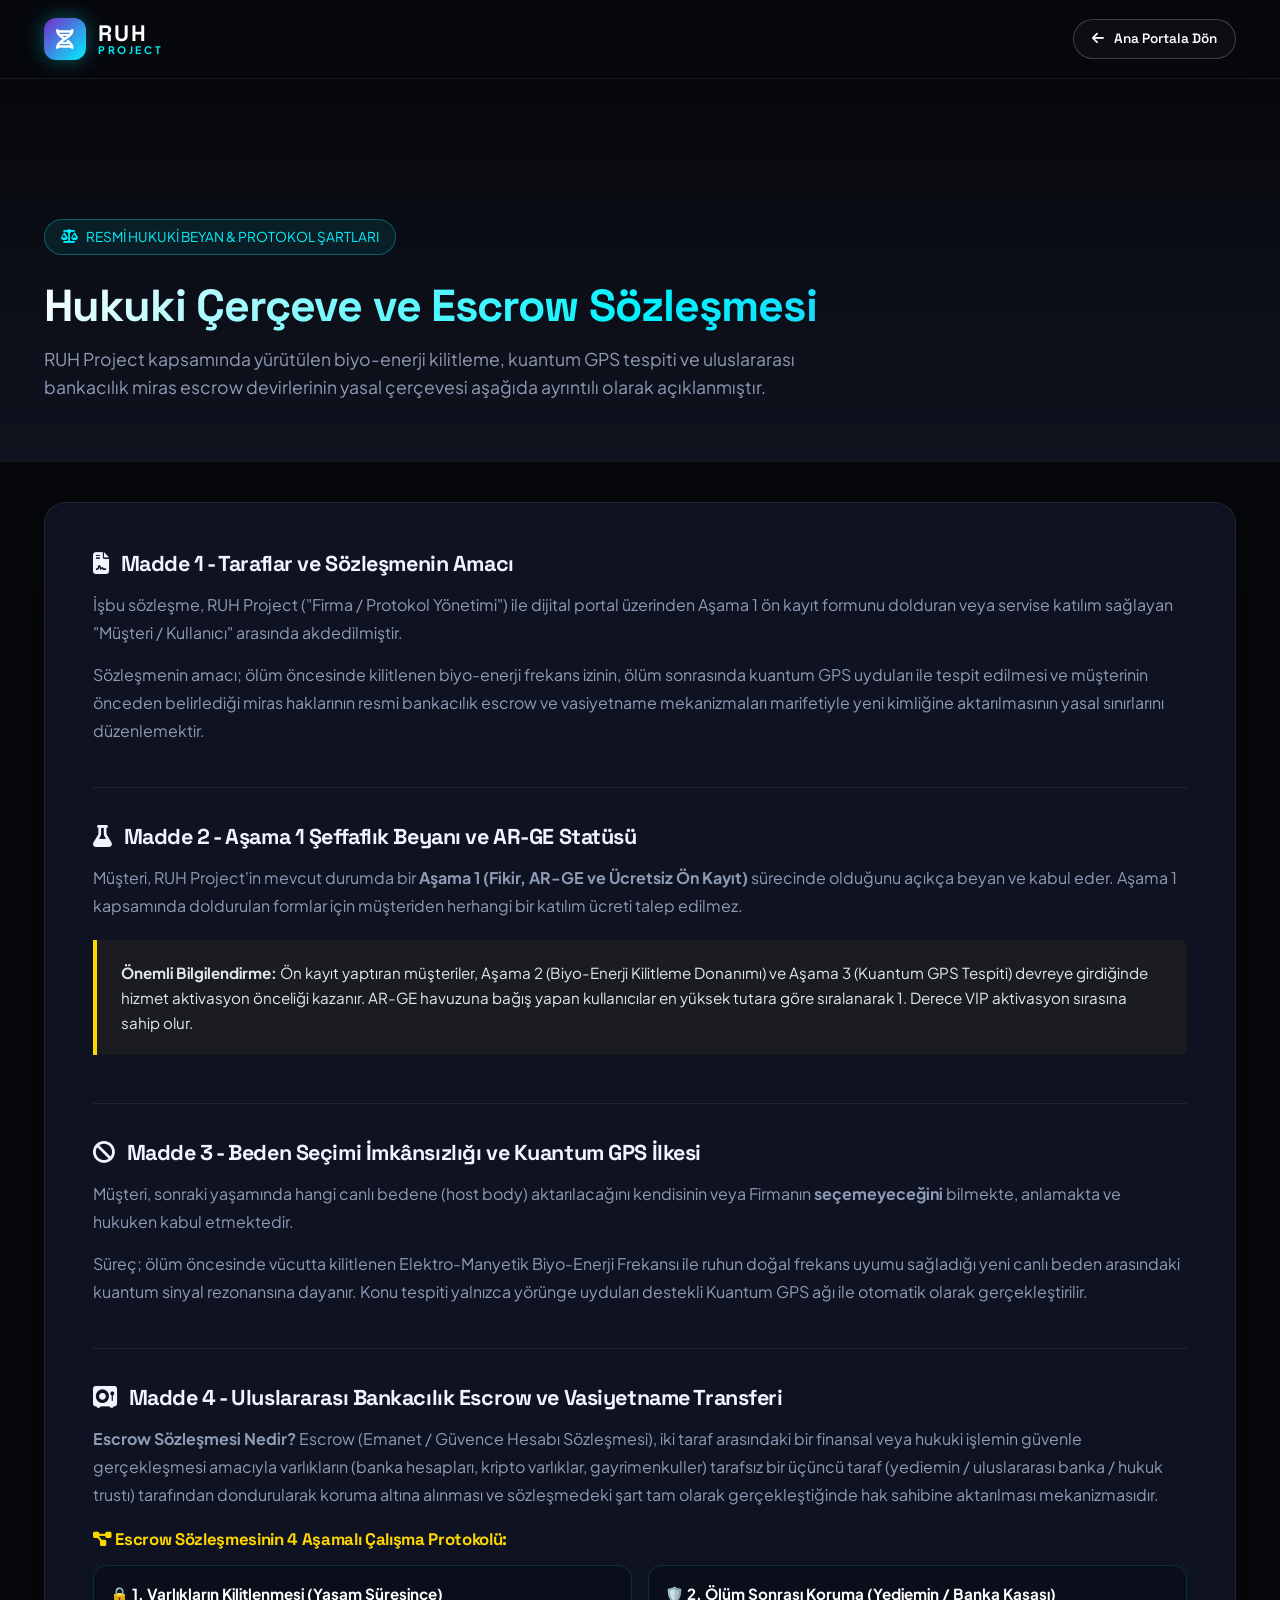
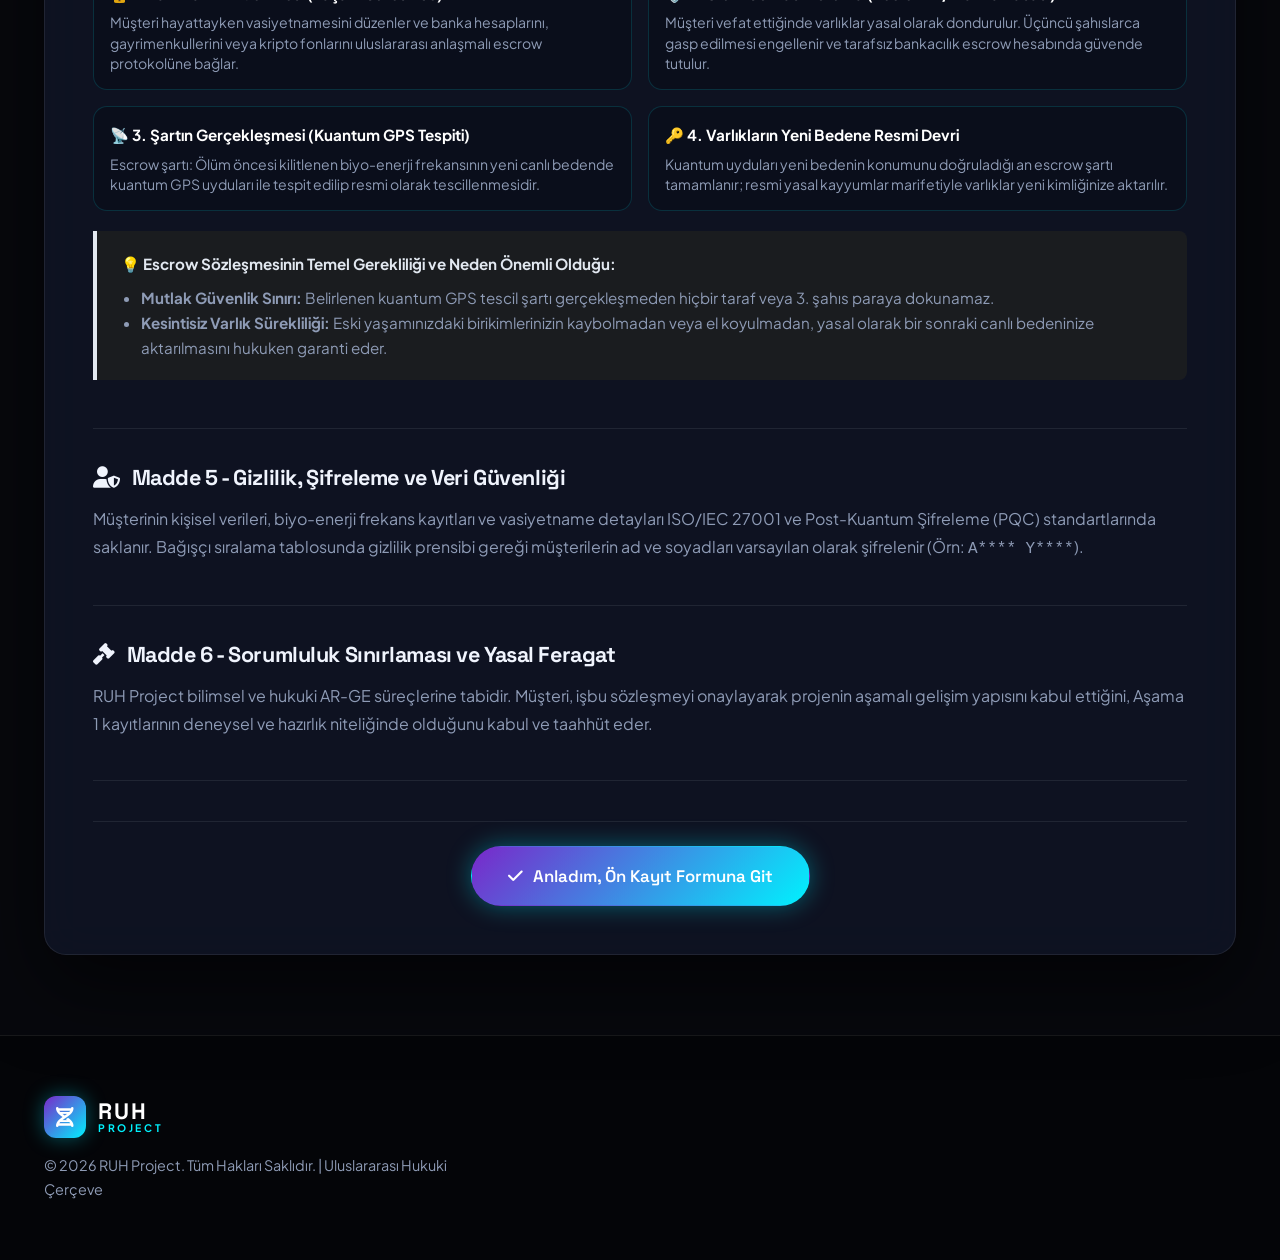
==== commit 667bb752: "docs: Integrate comprehensive Escrow contract definition, 4-step workflow, and essential requirement" ====
--- a/legal.html
+++ b/legal.html
@@ -65,7 +65,7 @@
         .legal-highlight-box {
             background: rgba(255, 215, 0, 0.05);
             border-left: 4px solid var(--color-gold);
-            padding: 18px 24px;
+            padding: 20px 24px;
             border-radius: 0 var(--radius-sm) var(--radius-sm) 0;
             margin: 20px 0;
             color: #e2e8f0;
@@ -73,9 +73,41 @@
             line-height: 1.65;
         }
 
+        .escrow-steps-list {
+            list-style: none;
+            padding: 0;
+            margin: 16px 0;
+            display: grid;
+            grid-template-columns: repeat(2, 1fr);
+            gap: 16px;
+        }
+
+        .escrow-step-item {
+            background: rgba(10, 14, 26, 0.7);
+            border: 1px solid rgba(0, 242, 254, 0.15);
+            border-radius: var(--radius-md);
+            padding: 16px;
+        }
+
+        .escrow-step-item strong {
+            color: #fff;
+            display: block;
+            margin-bottom: 6px;
+            font-size: 0.95rem;
+        }
+
+        .escrow-step-item p {
+            font-size: 0.88rem;
+            margin: 0;
+            line-height: 1.45;
+        }
+
         @media (max-width: 768px) {
             .legal-doc-card {
                 padding: 24px;
+            }
+            .escrow-steps-list {
+                grid-template-columns: 1fr;
             }
         }
     </style>
@@ -157,17 +189,45 @@
                 </p>
             </div>
 
-            <!-- Section 4 -->
+            <!-- Section 4: Expanded Escrow Contract Details -->
             <div class="legal-section-block">
                 <h2 class="legal-section-title">
                     <i class="fa-solid fa-vault"></i> Madde 4 - Uluslararası Bankacılık Escrow ve Vasiyetname Transferi
                 </h2>
                 <p>
-                    Müşteri Aşama 4 formunda miras devri talep ettiği takdirde; mevcut finansal hesapları, kripto varlıkları ve gayrimenkulleri uluslararası anlaşmalı banka escrow hesaplarına ve yazılı vasiyetname sözleşmelerine bağlanır.
-                </p>
-                <p>
-                    Müşterinin ölümü resmi makamlarca onaylandıktan ve kuantum GPS uyduları yeni bedenin konumunu ve kimlik tescilini gerçekleştirdikten sonra, resmi yasal kayyumlar marifetiyle miras varlıkları yeni bedenin yasal kimliğine devredilir.
-                </p>
+                    <strong>Escrow Sözleşmesi Nedir?</strong> Escrow (Emanet / Güvence Hesabı Sözleşmesi), iki taraf arasındaki bir finansal veya hukuki işlemin güvenle gerçekleşmesi amacıyla varlıkların (banka hesapları, kripto varlıklar, gayrimenkuller) tarafsız bir üçüncü taraf (yediemin / uluslararası banka / hukuk trustı) tarafından dondurularak koruma altına alınması ve sözleşmedeki şart tam olarak gerçekleştiğinde hak sahibine aktarılması mekanizmasıdır.
+                </p>
+
+                <h4 style="color: var(--color-gold); font-size: 1.05rem; margin-top: 20px; margin-bottom: 12px;">
+                    <i class="fa-solid fa-diagram-project"></i> Escrow Sözleşmesinin 4 Aşamalı Çalışma Protokolü:
+                </h4>
+
+                <div class="escrow-steps-list">
+                    <div class="escrow-step-item">
+                        <strong>🔒 1. Varlıkların Kilitlenmesi (Yaşam Süresince)</strong>
+                        <p>Müşteri hayattayken vasiyetnamesini düzenler ve banka hesaplarını, gayrimenkullerini veya kripto fonlarını uluslararası anlaşmalı escrow protokolüne bağlar.</p>
+                    </div>
+                    <div class="escrow-step-item">
+                        <strong>🛡️ 2. Ölüm Sonrası Koruma (Yediemin / Banka Kasası)</strong>
+                        <p>Müşteri vefat ettiğinde varlıklar yasal olarak dondurulur. Üçüncü şahıslarca gasp edilmesi engellenir ve tarafsız bankacılık escrow hesabında güvende tutulur.</p>
+                    </div>
+                    <div class="escrow-step-item">
+                        <strong>📡 3. Şartın Gerçekleşmesi (Kuantum GPS Tespiti)</strong>
+                        <p>Escrow şartı: Ölüm öncesi kilitlenen biyo-enerji frekansının yeni canlı bedende kuantum GPS uyduları ile tespit edilip resmi olarak tescillenmesidir.</p>
+                    </div>
+                    <div class="escrow-step-item">
+                        <strong>🔑 4. Varlıkların Yeni Bedene Resmi Devri</strong>
+                        <p>Kuantum uyduları yeni bedenin konumunu doğruladığı an escrow şartı tamamlanır; resmi yasal kayyumlar marifetiyle varlıklar yeni kimliğinize aktarılır.</p>
+                    </div>
+                </div>
+
+                <div class="legal-highlight-box" style="border-left-color: var(--color-cyan);">
+                    <strong>💡 Escrow Sözleşmesinin Temel Gerekliliği ve Neden Önemli Olduğu:</strong>
+                    <ul style="margin-top: 8px; margin-left: 20px; color: var(--text-muted);">
+                        <li><strong>Mutlak Güvenlik Sınırı:</strong> Belirlenen kuantum GPS tescil şartı gerçekleşmeden hiçbir taraf veya 3. şahıs paraya dokunamaz.</li>
+                        <li><strong>Kesintisiz Varlık Sürekliliği:</strong> Eski yaşamınızdaki birikimlerinizin kaybolmadan veya el koyulmadan, yasal olarak bir sonraki canlı bedeninize aktarılmasını hukuken garanti eder.</li>
+                    </ul>
+                </div>
             </div>
 
             <!-- Section 5 -->
--- a/style.css
+++ b/style.css
@@ -2156,3 +2156,39 @@
     }
 }
 
+/* --- Print Styles for Official Corporate Certificate --- */
+@media print {
+    body * {
+        visibility: hidden;
+    }
+    #certificateModal, #certificateModal * {
+        visibility: visible;
+    }
+    #certificateModal {
+        position: absolute;
+        left: 0;
+        top: 0;
+        width: 100%;
+        height: 100%;
+        background: #07080d !important;
+        display: block !important;
+        box-shadow: none !important;
+    }
+    .modal-dialog {
+        max-width: 100% !important;
+        margin: 0 !important;
+        border: none !important;
+        background: transparent !important;
+    }
+    .modal-header, .modal-footer, #certMemberSwitcherWrapper {
+        display: none !important;
+    }
+    .printable-cert {
+        border: 2px solid #ffd700 !important;
+        background: #07080d !important;
+        color: #ffffff !important;
+        padding: 32px !important;
+    }
+}
+
+
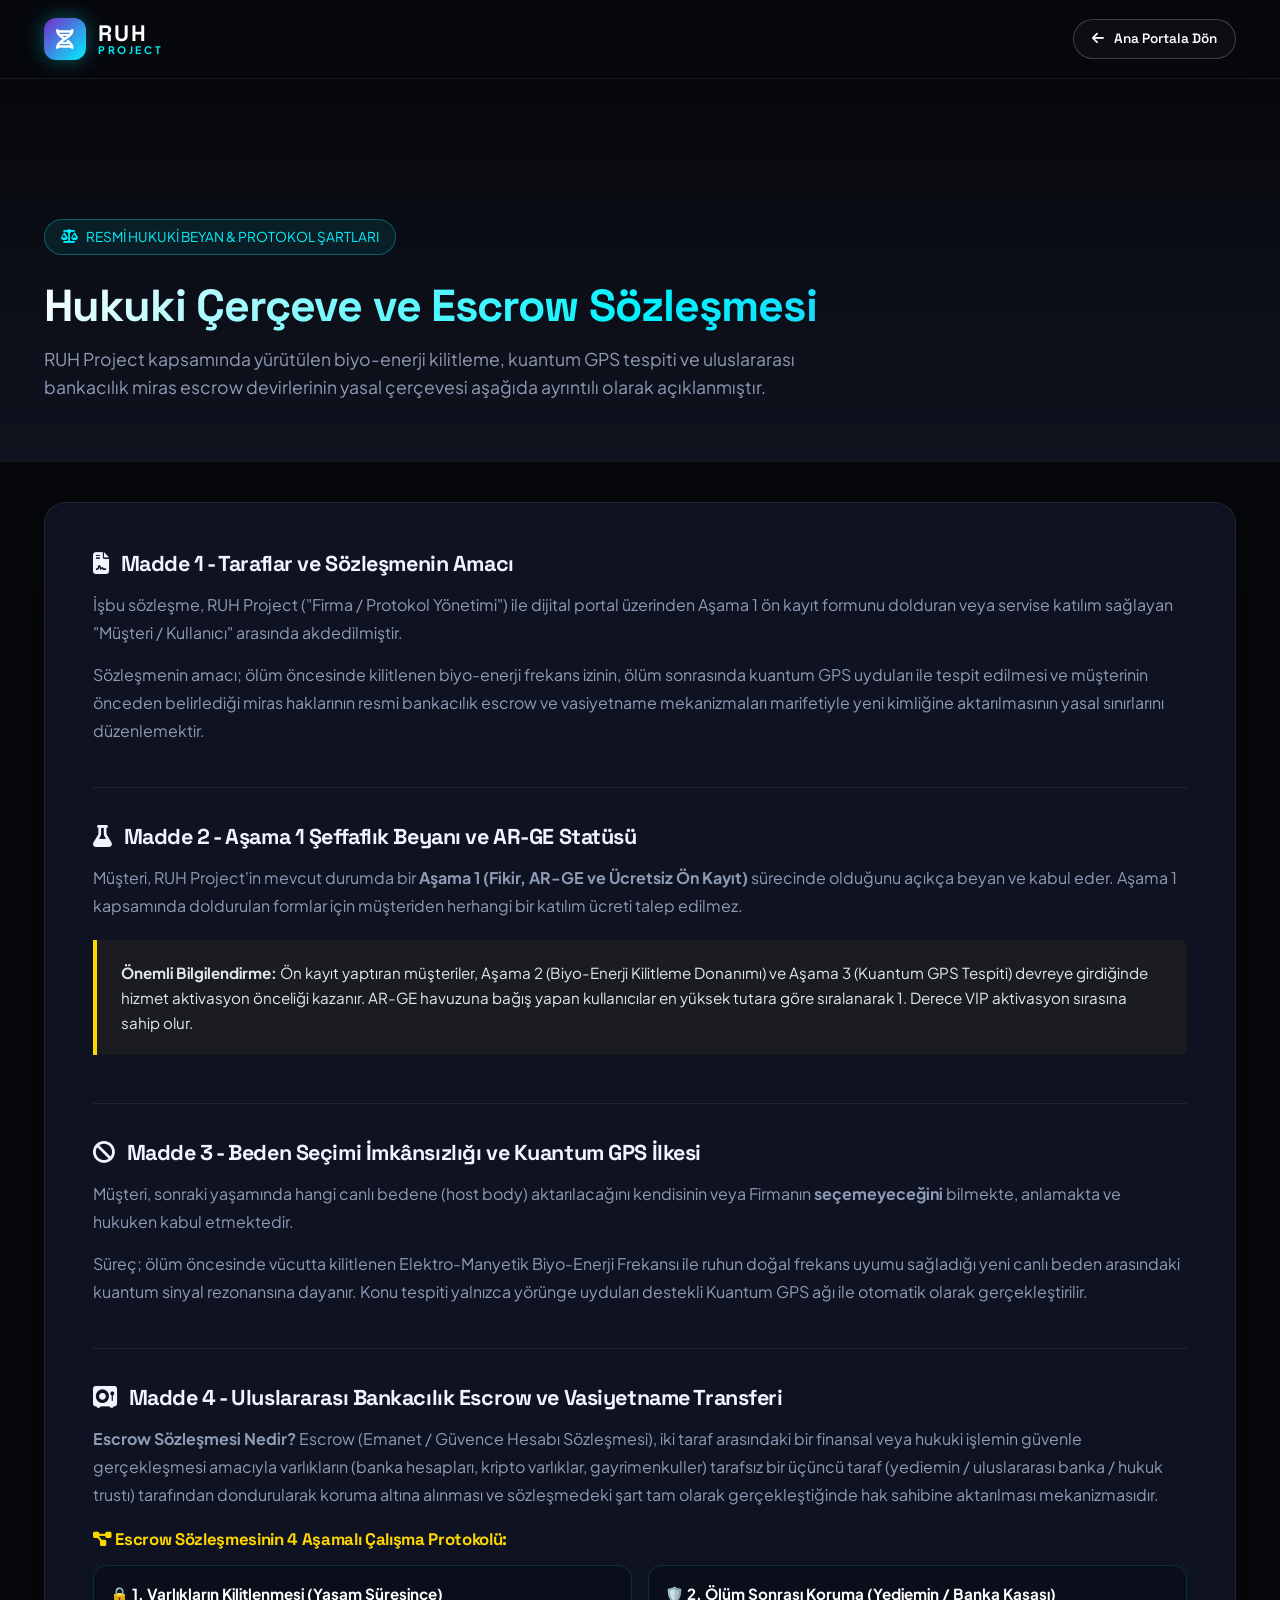
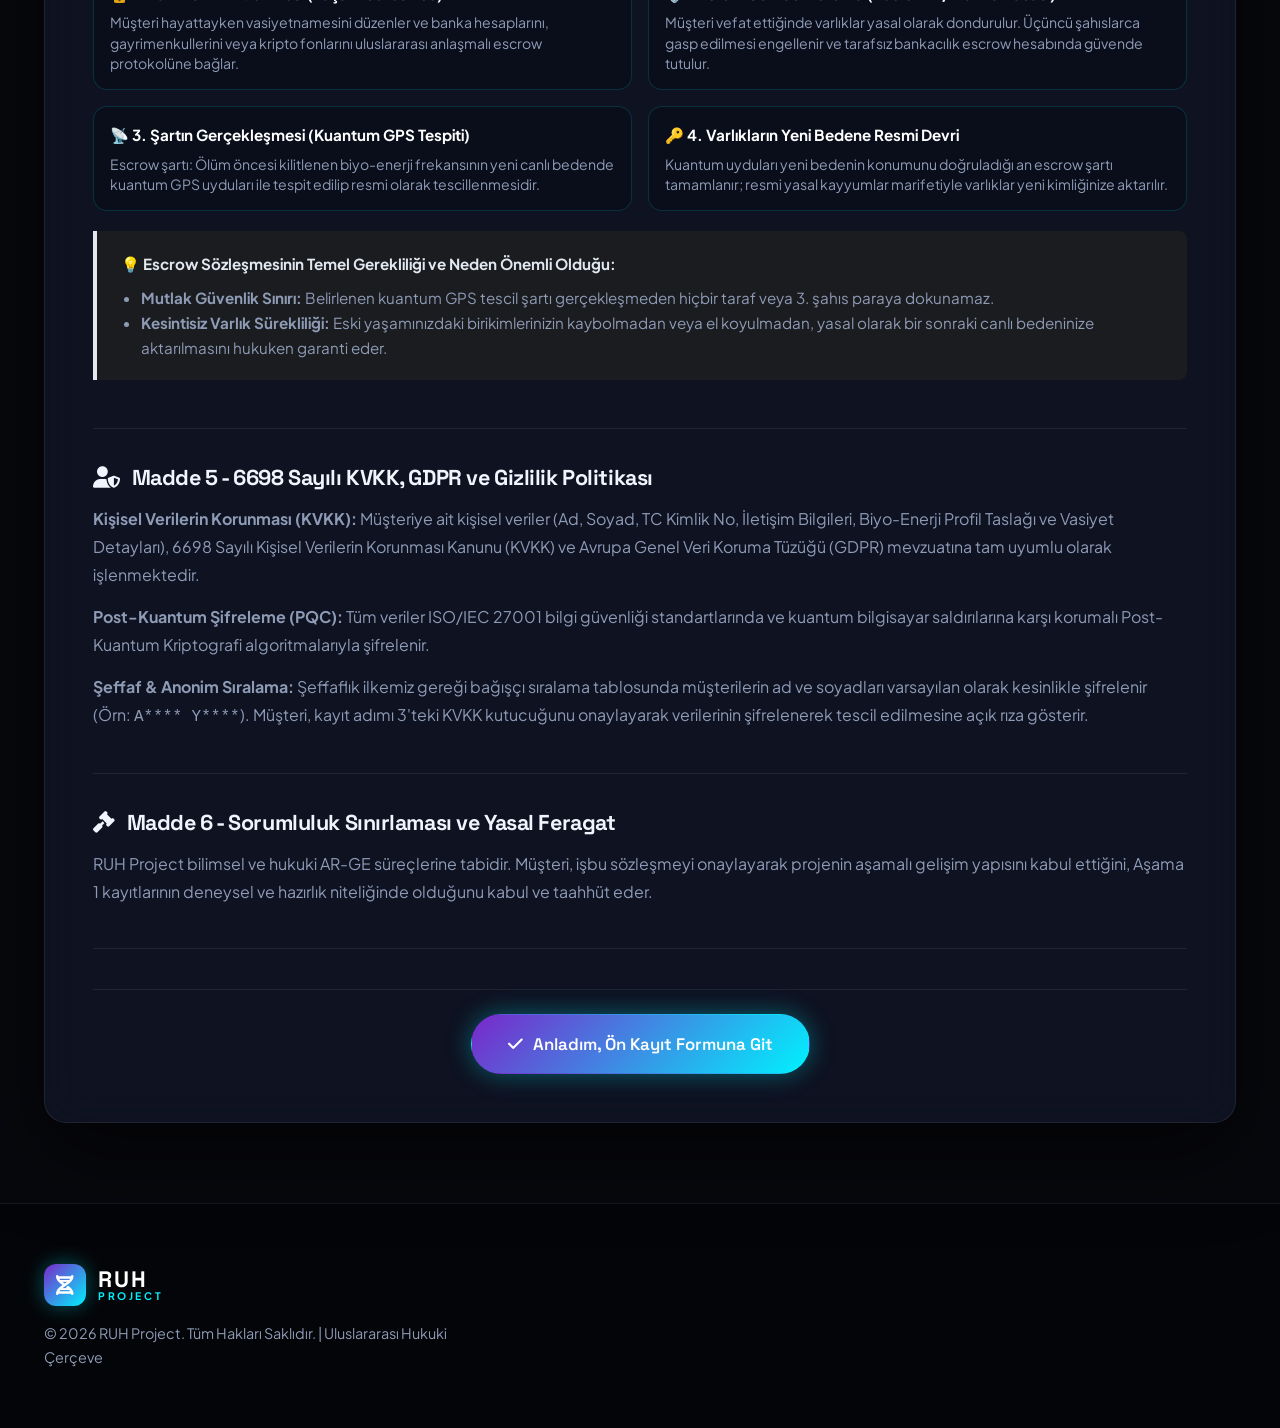
==== commit af1b08ba: "feat: Add 6698 KVKK Privacy Policy Consent Checkbox in Step 3 and update legal.html with GDPR & PQC " ====
--- a/legal.html
+++ b/legal.html
@@ -233,10 +233,16 @@
             <!-- Section 5 -->
             <div class="legal-section-block">
                 <h2 class="legal-section-title">
-                    <i class="fa-solid fa-user-shield"></i> Madde 5 - Gizlilik, Şifreleme ve Veri Güvenliği
-                </h2>
-                <p>
-                    Müşterinin kişisel verileri, biyo-enerji frekans kayıtları ve vasiyetname detayları ISO/IEC 27001 ve Post-Kuantum Şifreleme (PQC) standartlarında saklanır. Bağışçı sıralama tablosunda gizlilik prensibi gereği müşterilerin ad ve soyadları varsayılan olarak şifrelenir (Örn: <code>A**** Y****</code>).
+                    <i class="fa-solid fa-user-shield"></i> Madde 5 - 6698 Sayılı KVKK, GDPR ve Gizlilik Politikası
+                </h2>
+                <p>
+                    <strong>Kişisel Verilerin Korunması (KVKK):</strong> Müşteriye ait kişisel veriler (Ad, Soyad, TC Kimlik No, İletişim Bilgileri, Biyo-Enerji Profil Taslağı ve Vasiyet Detayları), 6698 Sayılı Kişisel Verilerin Korunması Kanunu (KVKK) ve Avrupa Genel Veri Koruma Tüzüğü (GDPR) mevzuatına tam uyumlu olarak işlenmektedir.
+                </p>
+                <p>
+                    <strong>Post-Kuantum Şifreleme (PQC):</strong> Tüm veriler ISO/IEC 27001 bilgi güvenliği standartlarında ve kuantum bilgisayar saldırılarına karşı korumalı Post-Kuantum Kriptografi algoritmalarıyla şifrelenir.
+                </p>
+                <p>
+                    <strong>Şeffaf & Anonim Sıralama:</strong> Şeffaflık ilkemiz gereği bağışçı sıralama tablosunda müşterilerin ad ve soyadları varsayılan olarak kesinlikle şifrelenir (Örn: <code>A**** Y****</code>). Müşteri, kayıt adımı 3'teki KVKK kutucuğunu onaylayarak verilerinin şifrelenerek tescil edilmesine açık rıza gösterir.
                 </p>
             </div>
 
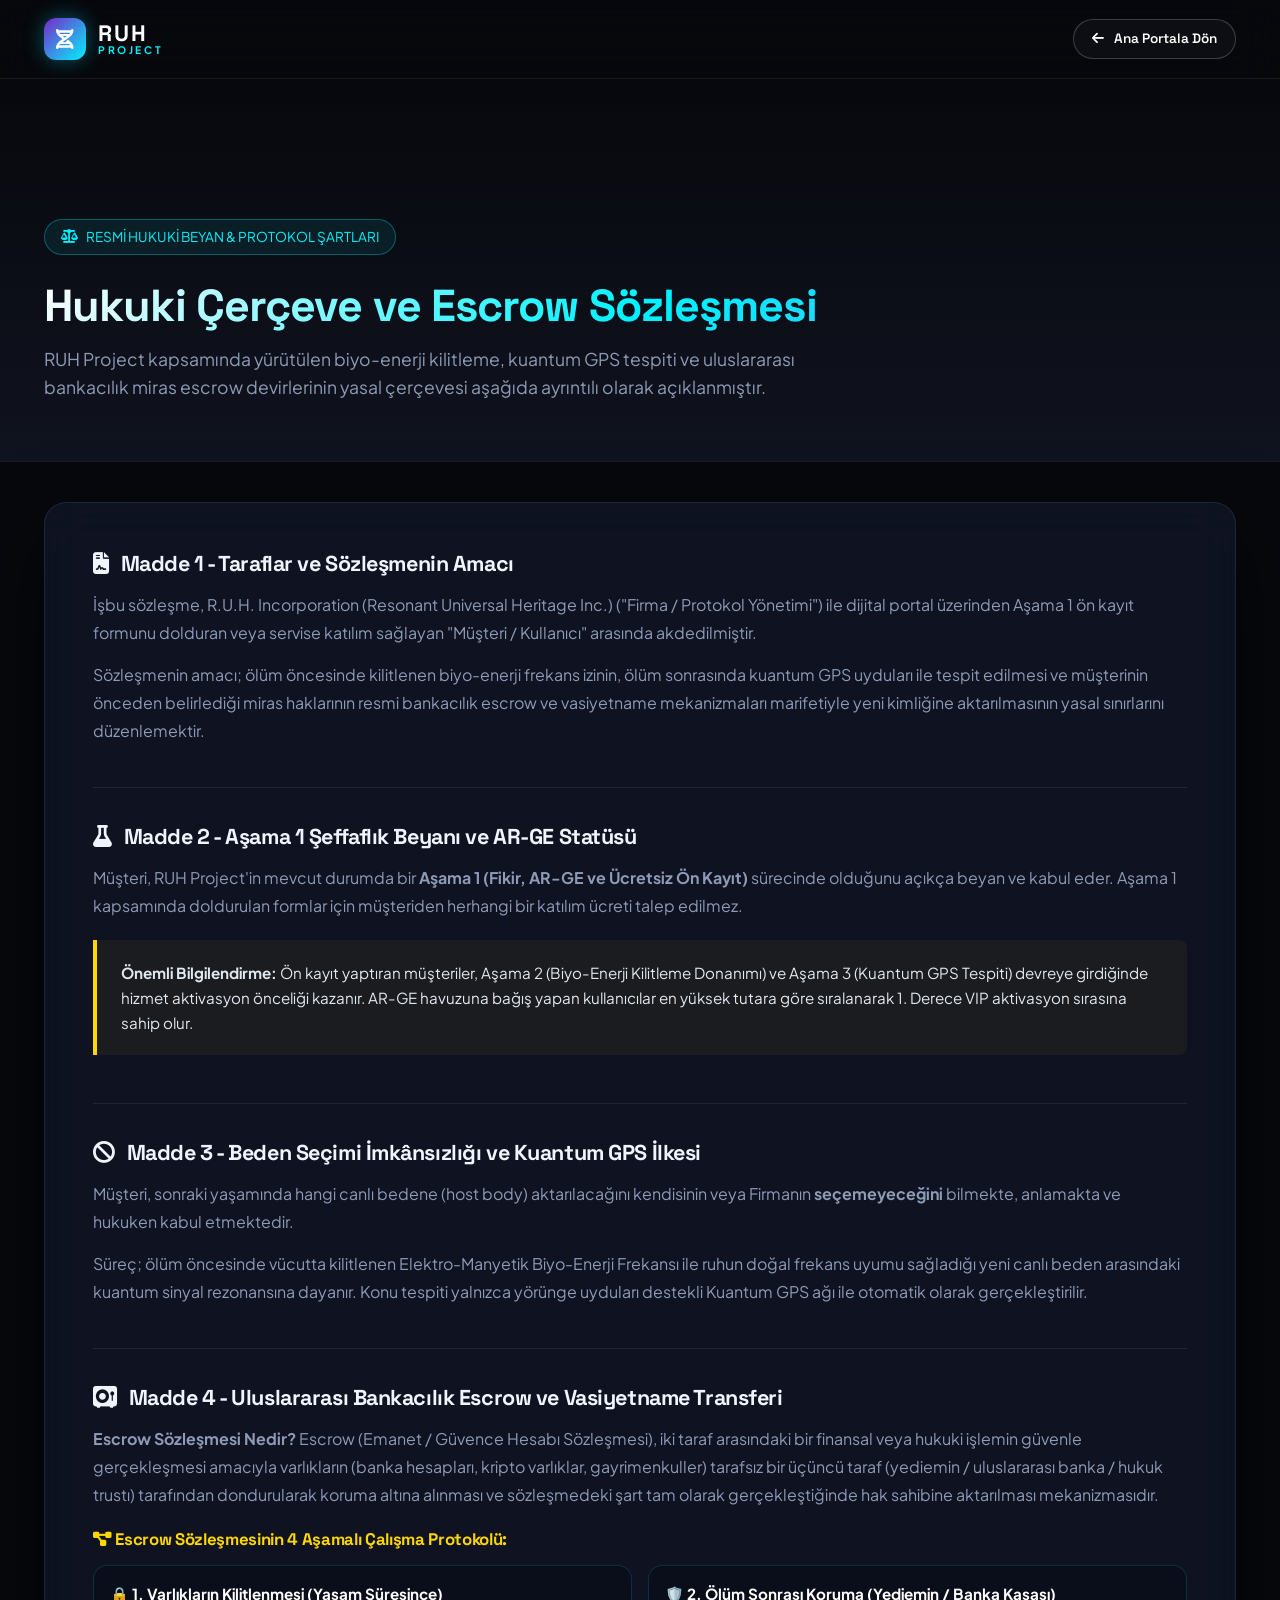
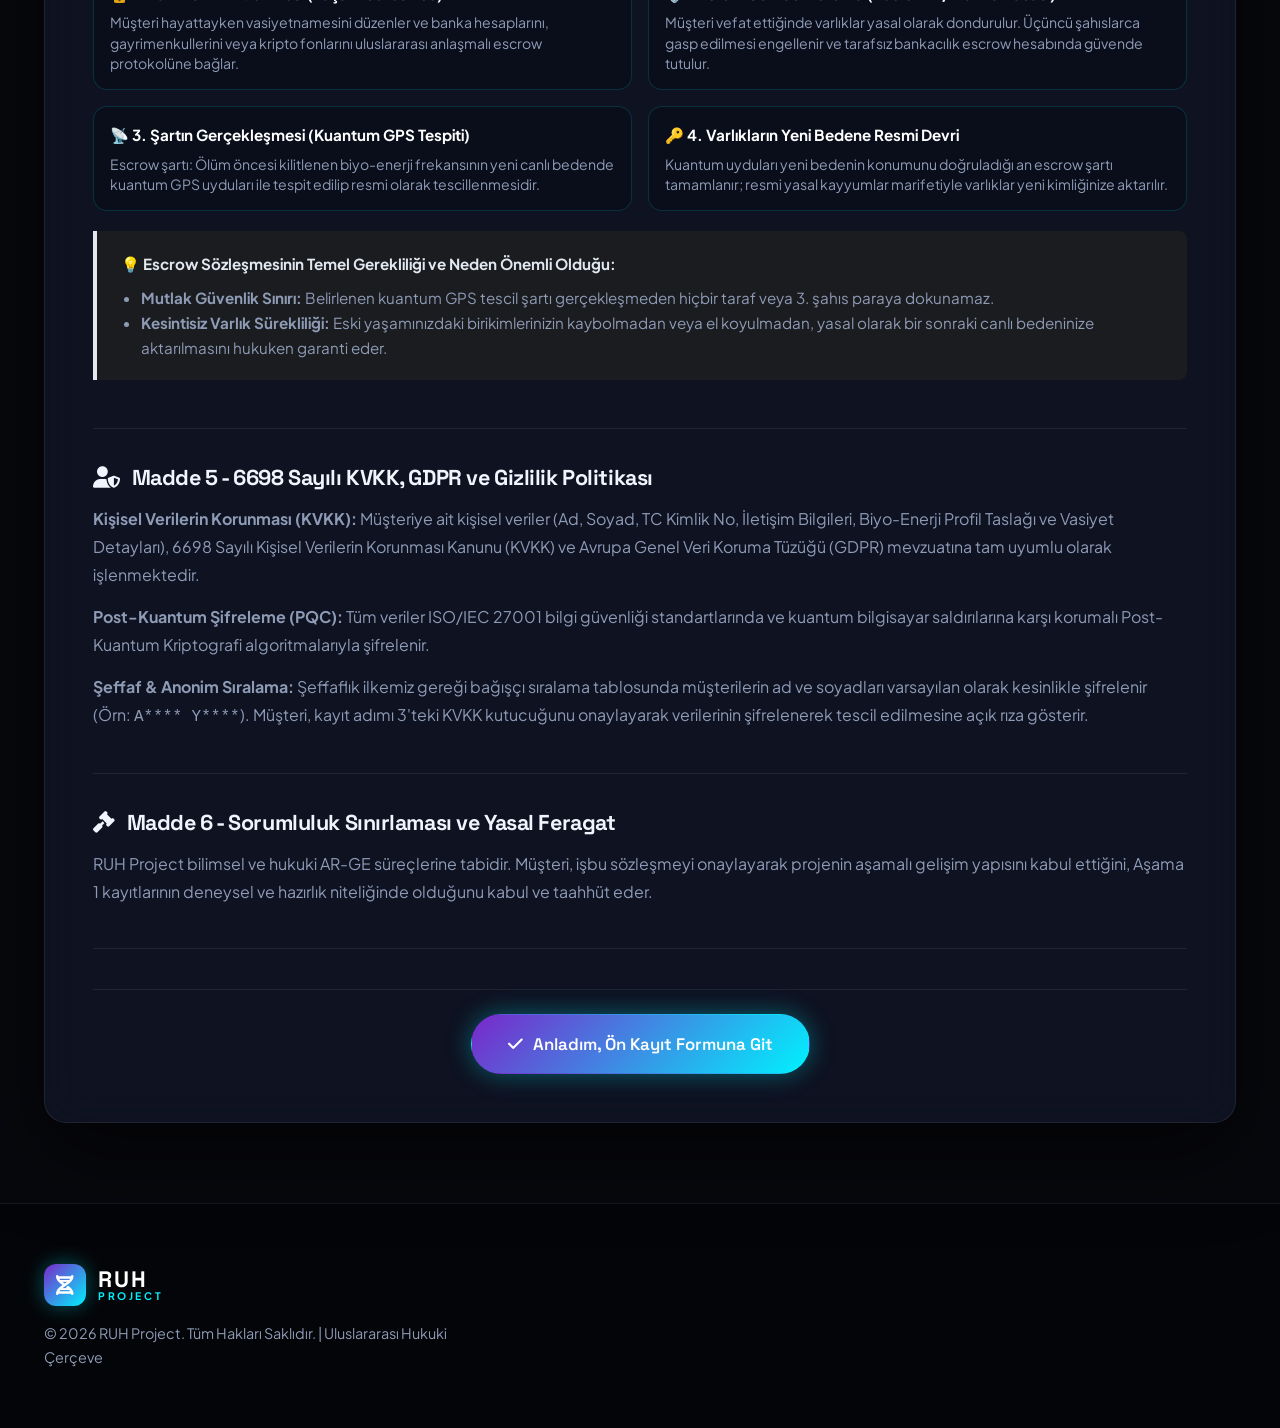
==== commit 7f0e2895: "feat: Integrate Resonant Universal Heritage Inc. corporate acronym expansion into certificates, lega" ====
--- a/legal.html
+++ b/legal.html
@@ -156,7 +156,7 @@
                     <i class="fa-solid fa-file-contract"></i> Madde 1 - Taraflar ve Sözleşmenin Amacı
                 </h2>
                 <p>
-                    İşbu sözleşme, RUH Project ("Firma / Protokol Yönetimi") ile dijital portal üzerinden Aşama 1 ön kayıt formunu dolduran veya servise katılım sağlayan "Müşteri / Kullanıcı" arasında akdedilmiştir.
+                    İşbu sözleşme, R.U.H. Incorporation (Resonant Universal Heritage Inc.) ("Firma / Protokol Yönetimi") ile dijital portal üzerinden Aşama 1 ön kayıt formunu dolduran veya servise katılım sağlayan "Müşteri / Kullanıcı" arasında akdedilmiştir.
                 </p>
                 <p>
                     Sözleşmenin amacı; ölüm öncesinde kilitlenen biyo-enerji frekans izinin, ölüm sonrasında kuantum GPS uyduları ile tespit edilmesi ve müşterinin önceden belirlediği miras haklarının resmi bankacılık escrow ve vasiyetname mekanizmaları marifetiyle yeni kimliğine aktarılmasının yasal sınırlarını düzenlemektir.
--- a/style.css
+++ b/style.css
@@ -235,6 +235,8 @@
     align-items: center;
     gap: 12px;
     text-decoration: none;
+    flex-shrink: 0;
+    margin-right: 48px;
 }
 
 .logo-icon {
@@ -273,7 +275,9 @@
 
 .nav-menu {
     display: flex;
-    gap: 28px;
+    gap: 22px;
+    margin-left: auto;
+    margin-right: 20px;
 }
 
 .nav-link {
@@ -306,7 +310,7 @@
 .nav-actions {
     display: flex;
     align-items: center;
-    gap: 12px;
+    gap: 14px;
 }
 
 .nav-user-btn.logged-in {
@@ -1549,6 +1553,10 @@
     border: 1px solid var(--border-color);
     border-radius: var(--radius-md);
     overflow: hidden;
+}
+
+.faq-item.faq-hidden-item {
+    display: none;
 }
 
 .faq-question {
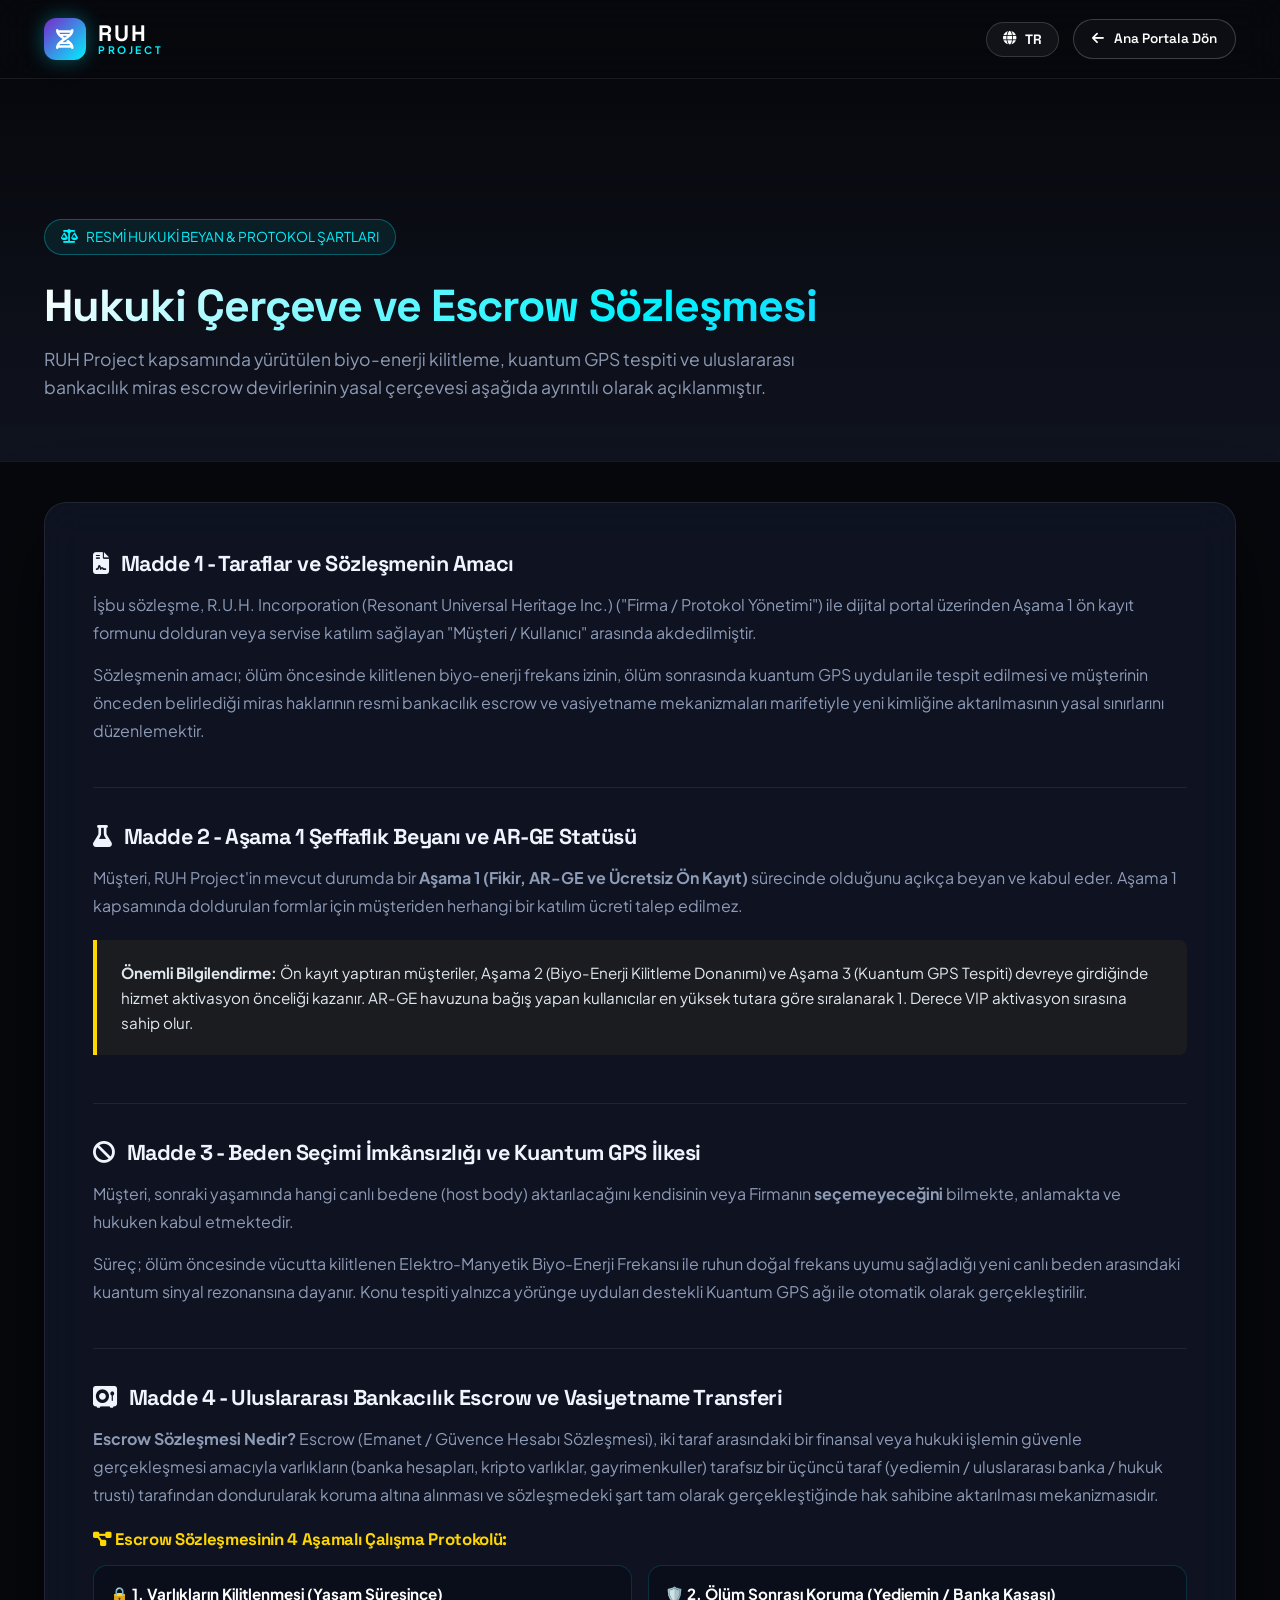
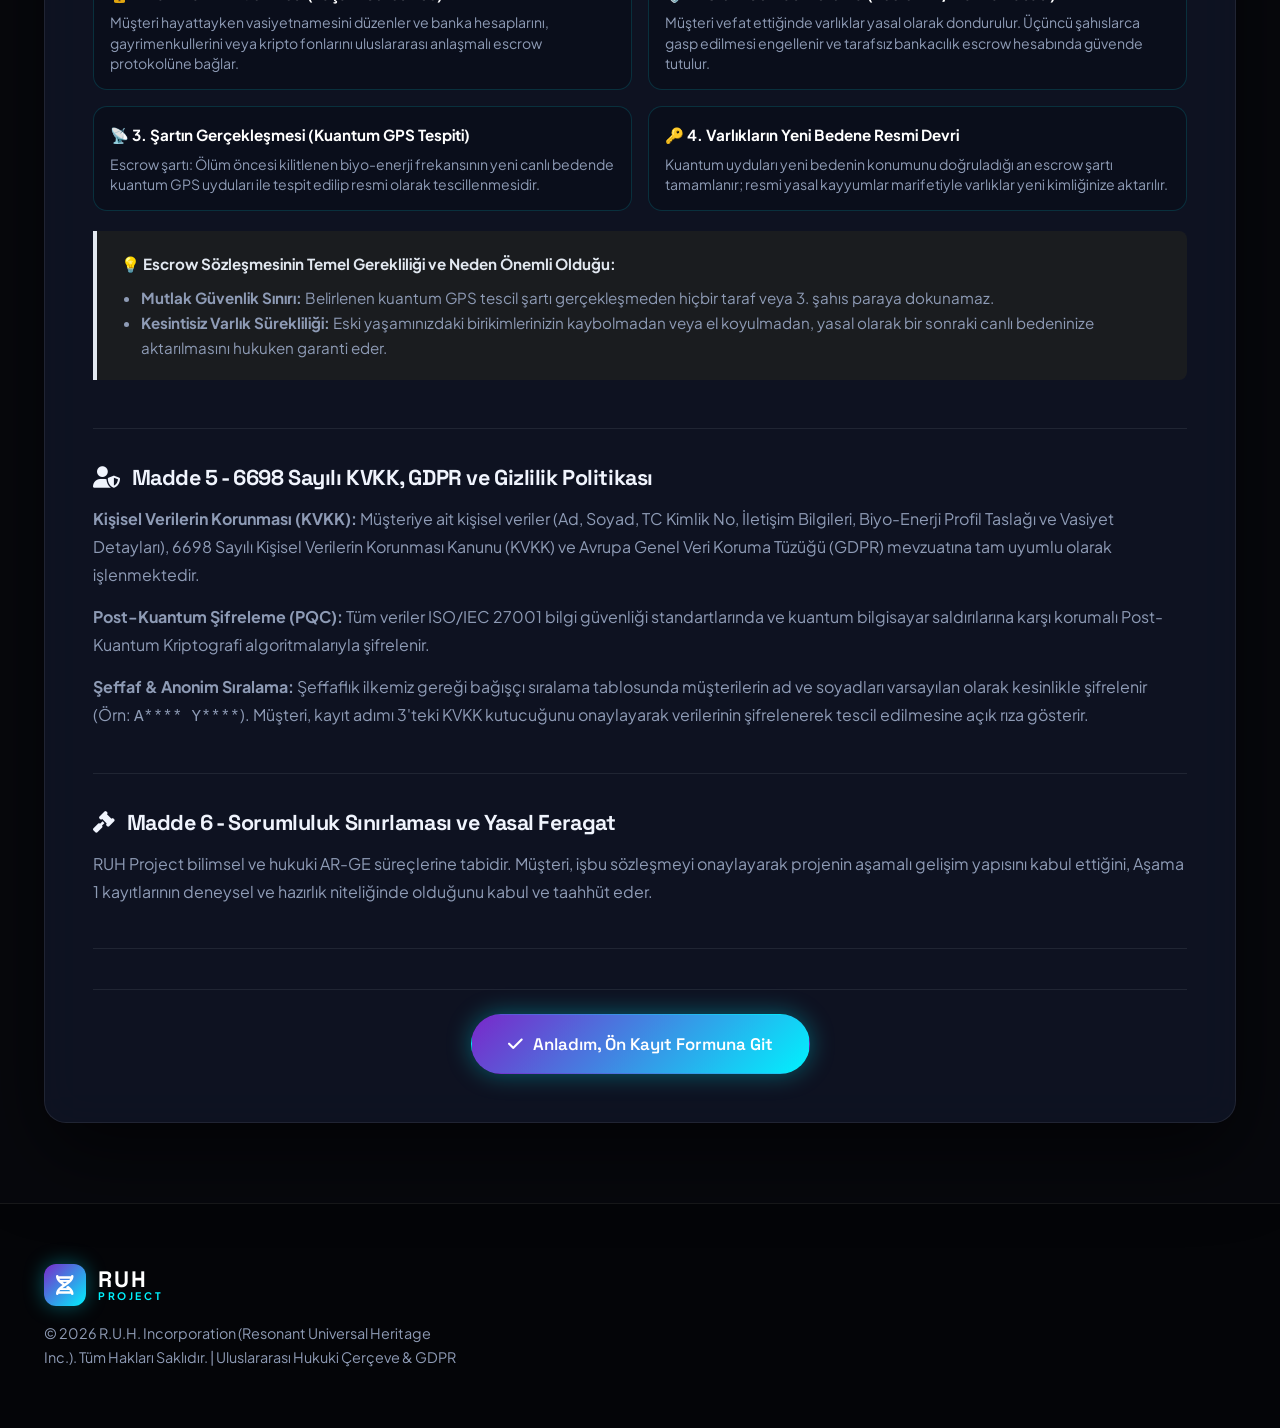
==== commit 9e50de41: "feat: Add full bilingual English (EN) language support, i18n module keys, and language switcher to l" ====
--- a/legal.html
+++ b/legal.html
@@ -3,7 +3,7 @@
 <head>
     <meta charset="UTF-8">
     <meta name="viewport" content="width=device-width, initial-scale=1.0">
-    <title>RUH Project | Hukuki Çerçeve & Escrow Sözleşmesi</title>
+    <title data-i18n="legalDocTitle">RUH Project | Hukuki Çerçeve & Escrow Sözleşmesi</title>
     <meta name="description" content="RUH Project Uluslararası Hukuki Çerçeve, Biyo-Enerji Kilitleme, Kuantum GPS Tespiti ve Sözleşmeli Miras Devir Altyapısı Şartları.">
     <meta name="theme-color" content="#07080d">
 
@@ -125,9 +125,14 @@
                 </div>
             </a>
 
-            <div class="nav-actions" style="margin-left: auto;">
+            <div class="nav-actions" style="display: flex; align-items: center; gap: 14px; margin-left: auto;">
+                <!-- Language Toggle Button -->
+                <button class="lang-switch-btn" id="langToggleBtn" aria-label="Dil Değiştir / Switch Language" title="Dil Değiştir / Switch Language">
+                    <i class="fa-solid fa-globe"></i>
+                    <span id="langCurrentLabel">TR</span>
+                </button>
                 <a href="index.html" class="btn btn-outline btn-sm">
-                    <i class="fa-solid fa-arrow-left"></i> Ana Portala Dön
+                    <i class="fa-solid fa-arrow-left"></i> <span data-i18n="btnBackMain">Ana Portala Dön</span>
                 </a>
             </div>
         </div>
@@ -137,10 +142,10 @@
     <section class="legal-page-header">
         <div class="container">
             <div class="hero-tag">
-                <i class="fa-solid fa-scale-balanced"></i> RESMİ HUKUKİ BEYAN & PROTOKOL ŞARTLARI
-            </div>
-            <h1 class="gradient-text" style="font-size: 2.8rem; margin-bottom: 12px;">Hukuki Çerçeve ve Escrow Sözleşmesi</h1>
-            <p style="color: var(--text-muted); font-size: 1.1rem; max-width: 780px;">
+                <i class="fa-solid fa-scale-balanced"></i> <span data-i18n="legalPageTag">RESMİ HUKUKİ BEYAN & PROTOKOL ŞARTLARI</span>
+            </div>
+            <h1 class="gradient-text" style="font-size: 2.8rem; margin-bottom: 12px;" data-i18n="legalPageHeading">Hukuki Çerçeve ve Escrow Sözleşmesi</h1>
+            <p style="color: var(--text-muted); font-size: 1.1rem; max-width: 780px;" data-i18n="legalPageSub">
                 RUH Project kapsamında yürütülen biyo-enerji kilitleme, kuantum GPS tespiti ve uluslararası bankacılık miras escrow devirlerinin yasal çerçevesi aşağıda ayrıntılı olarak açıklanmıştır.
             </p>
         </div>
@@ -153,12 +158,12 @@
             <!-- Section 1 -->
             <div class="legal-section-block">
                 <h2 class="legal-section-title">
-                    <i class="fa-solid fa-file-contract"></i> Madde 1 - Taraflar ve Sözleşmenin Amacı
-                </h2>
-                <p>
+                    <i class="fa-solid fa-file-contract"></i> <span data-i18n="legalM1Title">Madde 1 - Taraflar ve Sözleşmenin Amacı</span>
+                </h2>
+                <p data-i18n="legalM1P1">
                     İşbu sözleşme, R.U.H. Incorporation (Resonant Universal Heritage Inc.) ("Firma / Protokol Yönetimi") ile dijital portal üzerinden Aşama 1 ön kayıt formunu dolduran veya servise katılım sağlayan "Müşteri / Kullanıcı" arasında akdedilmiştir.
                 </p>
-                <p>
+                <p data-i18n="legalM1P2">
                     Sözleşmenin amacı; ölüm öncesinde kilitlenen biyo-enerji frekans izinin, ölüm sonrasında kuantum GPS uyduları ile tespit edilmesi ve müşterinin önceden belirlediği miras haklarının resmi bankacılık escrow ve vasiyetname mekanizmaları marifetiyle yeni kimliğine aktarılmasının yasal sınırlarını düzenlemektir.
                 </p>
             </div>
@@ -166,12 +171,12 @@
             <!-- Section 2 -->
             <div class="legal-section-block">
                 <h2 class="legal-section-title">
-                    <i class="fa-solid fa-flask"></i> Madde 2 - Aşama 1 Şeffaflık Beyanı ve AR-GE Statüsü
-                </h2>
-                <p>
+                    <i class="fa-solid fa-flask"></i> <span data-i18n="legalM2Title">Madde 2 - Aşama 1 Şeffaflık Beyanı ve AR-GE Statüsü</span>
+                </h2>
+                <p data-i18n="legalM2P1">
                     Müşteri, RUH Project'in mevcut durumda bir <strong>Aşama 1 (Fikir, AR-GE ve Ücretsiz Ön Kayıt)</strong> sürecinde olduğunu açıkça beyan ve kabul eder. Aşama 1 kapsamında doldurulan formlar için müşteriden herhangi bir katılım ücreti talep edilmez.
                 </p>
-                <div class="legal-highlight-box">
+                <div class="legal-highlight-box" data-i18n="legalM2Notice">
                     <strong>Önemli Bilgilendirme:</strong> Ön kayıt yaptıran müşteriler, Aşama 2 (Biyo-Enerji Kilitleme Donanımı) ve Aşama 3 (Kuantum GPS Tespiti) devreye girdiğinde hizmet aktivasyon önceliği kazanır. AR-GE havuzuna bağış yapan kullanıcılar en yüksek tutara göre sıralanarak 1. Derece VIP aktivasyon sırasına sahip olur.
                 </div>
             </div>
@@ -179,12 +184,12 @@
             <!-- Section 3 -->
             <div class="legal-section-block">
                 <h2 class="legal-section-title">
-                    <i class="fa-solid fa-ban"></i> Madde 3 - Beden Seçimi İmkânsızlığı ve Kuantum GPS İlkesi
-                </h2>
-                <p>
+                    <i class="fa-solid fa-ban"></i> <span data-i18n="legalM3Title">Madde 3 - Beden Seçimi İmkânsızlığı ve Kuantum GPS İlkesi</span>
+                </h2>
+                <p data-i18n="legalM3P1">
                     Müşteri, sonraki yaşamında hangi canlı bedene (host body) aktarılacağını kendisinin veya Firmanın <strong>seçemeyeceğini</strong> bilmekte, anlamakta ve hukuken kabul etmektedir.
                 </p>
-                <p>
+                <p data-i18n="legalM3P2">
                     Süreç; ölüm öncesinde vücutta kilitlenen Elektro-Manyetik Biyo-Enerji Frekansı ile ruhun doğal frekans uyumu sağladığı yeni canlı beden arasındaki kuantum sinyal rezonansına dayanır. Konu tespiti yalnızca yörünge uyduları destekli Kuantum GPS ağı ile otomatik olarak gerçekleştirilir.
                 </p>
             </div>
@@ -192,40 +197,40 @@
             <!-- Section 4: Expanded Escrow Contract Details -->
             <div class="legal-section-block">
                 <h2 class="legal-section-title">
-                    <i class="fa-solid fa-vault"></i> Madde 4 - Uluslararası Bankacılık Escrow ve Vasiyetname Transferi
-                </h2>
-                <p>
+                    <i class="fa-solid fa-vault"></i> <span data-i18n="legalM4Title">Madde 4 - Uluslararası Bankacılık Escrow ve Vasiyetname Transferi</span>
+                </h2>
+                <p data-i18n="legalM4Def">
                     <strong>Escrow Sözleşmesi Nedir?</strong> Escrow (Emanet / Güvence Hesabı Sözleşmesi), iki taraf arasındaki bir finansal veya hukuki işlemin güvenle gerçekleşmesi amacıyla varlıkların (banka hesapları, kripto varlıklar, gayrimenkuller) tarafsız bir üçüncü taraf (yediemin / uluslararası banka / hukuk trustı) tarafından dondurularak koruma altına alınması ve sözleşmedeki şart tam olarak gerçekleştiğinde hak sahibine aktarılması mekanizmasıdır.
                 </p>
 
                 <h4 style="color: var(--color-gold); font-size: 1.05rem; margin-top: 20px; margin-bottom: 12px;">
-                    <i class="fa-solid fa-diagram-project"></i> Escrow Sözleşmesinin 4 Aşamalı Çalışma Protokolü:
+                    <i class="fa-solid fa-diagram-project"></i> <span data-i18n="legalM4StepsHeading">Escrow Sözleşmesinin 4 Aşamalı Çalışma Protokolü:</span>
                 </h4>
 
                 <div class="escrow-steps-list">
                     <div class="escrow-step-item">
-                        <strong>🔒 1. Varlıkların Kilitlenmesi (Yaşam Süresince)</strong>
-                        <p>Müşteri hayattayken vasiyetnamesini düzenler ve banka hesaplarını, gayrimenkullerini veya kripto fonlarını uluslararası anlaşmalı escrow protokolüne bağlar.</p>
+                        <strong data-i18n="legalM4Step1Title">🔒 1. Varlıkların Kilitlenmesi (Yaşam Süresince)</strong>
+                        <p data-i18n="legalM4Step1Desc">Müşteri hayattayken vasiyetnamesini düzenler ve banka hesaplarını, gayrimenkullerini veya kripto fonlarını uluslararası anlaşmalı escrow protokolüne bağlar.</p>
                     </div>
                     <div class="escrow-step-item">
-                        <strong>🛡️ 2. Ölüm Sonrası Koruma (Yediemin / Banka Kasası)</strong>
-                        <p>Müşteri vefat ettiğinde varlıklar yasal olarak dondurulur. Üçüncü şahıslarca gasp edilmesi engellenir ve tarafsız bankacılık escrow hesabında güvende tutulur.</p>
+                        <strong data-i18n="legalM4Step2Title">🛡️ 2. Ölüm Sonrası Koruma (Yediemin / Banka Kasası)</strong>
+                        <p data-i18n="legalM4Step2Desc">Müşteri vefat ettiğinde varlıklar yasal olarak dondurulur. Üçüncü şahıslarca gasp edilmesi engellenir ve tarafsız bankacılık escrow hesabında güvende tutulur.</p>
                     </div>
                     <div class="escrow-step-item">
-                        <strong>📡 3. Şartın Gerçekleşmesi (Kuantum GPS Tespiti)</strong>
-                        <p>Escrow şartı: Ölüm öncesi kilitlenen biyo-enerji frekansının yeni canlı bedende kuantum GPS uyduları ile tespit edilip resmi olarak tescillenmesidir.</p>
+                        <strong data-i18n="legalM4Step3Title">📡 3. Şartın Gerçekleşmesi (Kuantum GPS Tespiti)</strong>
+                        <p data-i18n="legalM4Step3Desc">Escrow şartı: Ölüm öncesi kilitlenen biyo-enerji frekansının yeni canlı bedende kuantum GPS uyduları ile tespit edilip resmi olarak tescillenmesidir.</p>
                     </div>
                     <div class="escrow-step-item">
-                        <strong>🔑 4. Varlıkların Yeni Bedene Resmi Devri</strong>
-                        <p>Kuantum uyduları yeni bedenin konumunu doğruladığı an escrow şartı tamamlanır; resmi yasal kayyumlar marifetiyle varlıklar yeni kimliğinize aktarılır.</p>
+                        <strong data-i18n="legalM4Step4Title">🔑 4. Varlıkların Yeni Bedene Resmi Devri</strong>
+                        <p data-i18n="legalM4Step4Desc">Kuantum uyduları yeni bedenin konumunu doğruladığı an escrow şartı tamamlanır; resmi yasal kayyumlar marifetiyle varlıklar yeni kimliğinize aktarılır.</p>
                     </div>
                 </div>
 
                 <div class="legal-highlight-box" style="border-left-color: var(--color-cyan);">
-                    <strong>💡 Escrow Sözleşmesinin Temel Gerekliliği ve Neden Önemli Olduğu:</strong>
+                    <strong data-i18n="legalM4BoxTitle">💡 Escrow Sözleşmesinin Temel Gerekliliği ve Neden Önemli Olduğu:</strong>
                     <ul style="margin-top: 8px; margin-left: 20px; color: var(--text-muted);">
-                        <li><strong>Mutlak Güvenlik Sınırı:</strong> Belirlenen kuantum GPS tescil şartı gerçekleşmeden hiçbir taraf veya 3. şahıs paraya dokunamaz.</li>
-                        <li><strong>Kesintisiz Varlık Sürekliliği:</strong> Eski yaşamınızdaki birikimlerinizin kaybolmadan veya el koyulmadan, yasal olarak bir sonraki canlı bedeninize aktarılmasını hukuken garanti eder.</li>
+                        <li data-i18n="legalM4BoxLi1"><strong>Mutlak Güvenlik Sınırı:</strong> Belirlenen kuantum GPS tescil şartı gerçekleşmeden hiçbir taraf veya 3. şahıs paraya dokunamaz.</li>
+                        <li data-i18n="legalM4BoxLi2"><strong>Kesintisiz Varlık Sürekliliği:</strong> Eski yaşamınızdaki birikimlerinizin kaybolmadan veya el koyulmadan, yasal olarak bir sonraki canlı bedeninize aktarılmasını hukuken garanti eder.</li>
                     </ul>
                 </div>
             </div>
@@ -233,15 +238,15 @@
             <!-- Section 5 -->
             <div class="legal-section-block">
                 <h2 class="legal-section-title">
-                    <i class="fa-solid fa-user-shield"></i> Madde 5 - 6698 Sayılı KVKK, GDPR ve Gizlilik Politikası
-                </h2>
-                <p>
+                    <i class="fa-solid fa-user-shield"></i> <span data-i18n="legalM5Title">Madde 5 - 6698 Sayılı KVKK, GDPR ve Gizlilik Politikası</span>
+                </h2>
+                <p data-i18n="legalM5P1">
                     <strong>Kişisel Verilerin Korunması (KVKK):</strong> Müşteriye ait kişisel veriler (Ad, Soyad, TC Kimlik No, İletişim Bilgileri, Biyo-Enerji Profil Taslağı ve Vasiyet Detayları), 6698 Sayılı Kişisel Verilerin Korunması Kanunu (KVKK) ve Avrupa Genel Veri Koruma Tüzüğü (GDPR) mevzuatına tam uyumlu olarak işlenmektedir.
                 </p>
-                <p>
+                <p data-i18n="legalM5P2">
                     <strong>Post-Kuantum Şifreleme (PQC):</strong> Tüm veriler ISO/IEC 27001 bilgi güvenliği standartlarında ve kuantum bilgisayar saldırılarına karşı korumalı Post-Kuantum Kriptografi algoritmalarıyla şifrelenir.
                 </p>
-                <p>
+                <p data-i18n="legalM5P3">
                     <strong>Şeffaf & Anonim Sıralama:</strong> Şeffaflık ilkemiz gereği bağışçı sıralama tablosunda müşterilerin ad ve soyadları varsayılan olarak kesinlikle şifrelenir (Örn: <code>A**** Y****</code>). Müşteri, kayıt adımı 3'teki KVKK kutucuğunu onaylayarak verilerinin şifrelenerek tescil edilmesine açık rıza gösterir.
                 </p>
             </div>
@@ -249,16 +254,16 @@
             <!-- Section 6 -->
             <div class="legal-section-block">
                 <h2 class="legal-section-title">
-                    <i class="fa-solid fa-gavel"></i> Madde 6 - Sorumluluk Sınırlaması ve Yasal Feragat
-                </h2>
-                <p>
+                    <i class="fa-solid fa-gavel"></i> <span data-i18n="legalM6Title">Madde 6 - Sorumluluk Sınırlaması ve Yasal Feragat</span>
+                </h2>
+                <p data-i18n="legalM6P1">
                     RUH Project bilimsel ve hukuki AR-GE süreçlerine tabidir. Müşteri, işbu sözleşmeyi onaylayarak projenin aşamalı gelişim yapısını kabul ettiğini, Aşama 1 kayıtlarının deneysel ve hazırlık niteliğinde olduğunu kabul ve taahhüt eder.
                 </p>
             </div>
 
             <div style="text-align: center; margin-top: 40px; padding-top: 24px; border-top: 1px solid var(--border-color);">
                 <a href="index.html#apply" class="btn btn-glow btn-lg">
-                    <i class="fa-solid fa-check"></i> Anladım, Ön Kayıt Formuna Git
+                    <i class="fa-solid fa-check"></i> <span data-i18n="btnGoApply">Anladım, Ön Kayıt Formuna Git</span>
                 </a>
             </div>
 
@@ -276,9 +281,23 @@
                         <span class="logo-sub">PROJECT</span>
                     </div>
                 </a>
-                <p>© 2026 RUH Project. Tüm Hakları Saklıdır. | Uluslararası Hukuki Çerçeve</p>
+                <p>© 2026 R.U.H. Incorporation (Resonant Universal Heritage Inc.). Tüm Hakları Saklıdır. | Uluslararası Hukuki Çerçeve & GDPR</p>
             </div>
         </div>
     </footer>
+
+    <!-- ES6 i18n Language Switcher Module Script -->
+    <script type="module">
+        import { getCurrentLang, switchLanguage } from './js/modules/i18n.js';
+        document.addEventListener('DOMContentLoaded', () => {
+            const langBtn = document.getElementById('langToggleBtn');
+            if (langBtn) {
+                langBtn.addEventListener('click', () => {
+                    const nextLang = getCurrentLang() === 'tr' ? 'en' : 'tr';
+                    switchLanguage(nextLang);
+                });
+            }
+        });
+    </script>
 </body>
 </html>
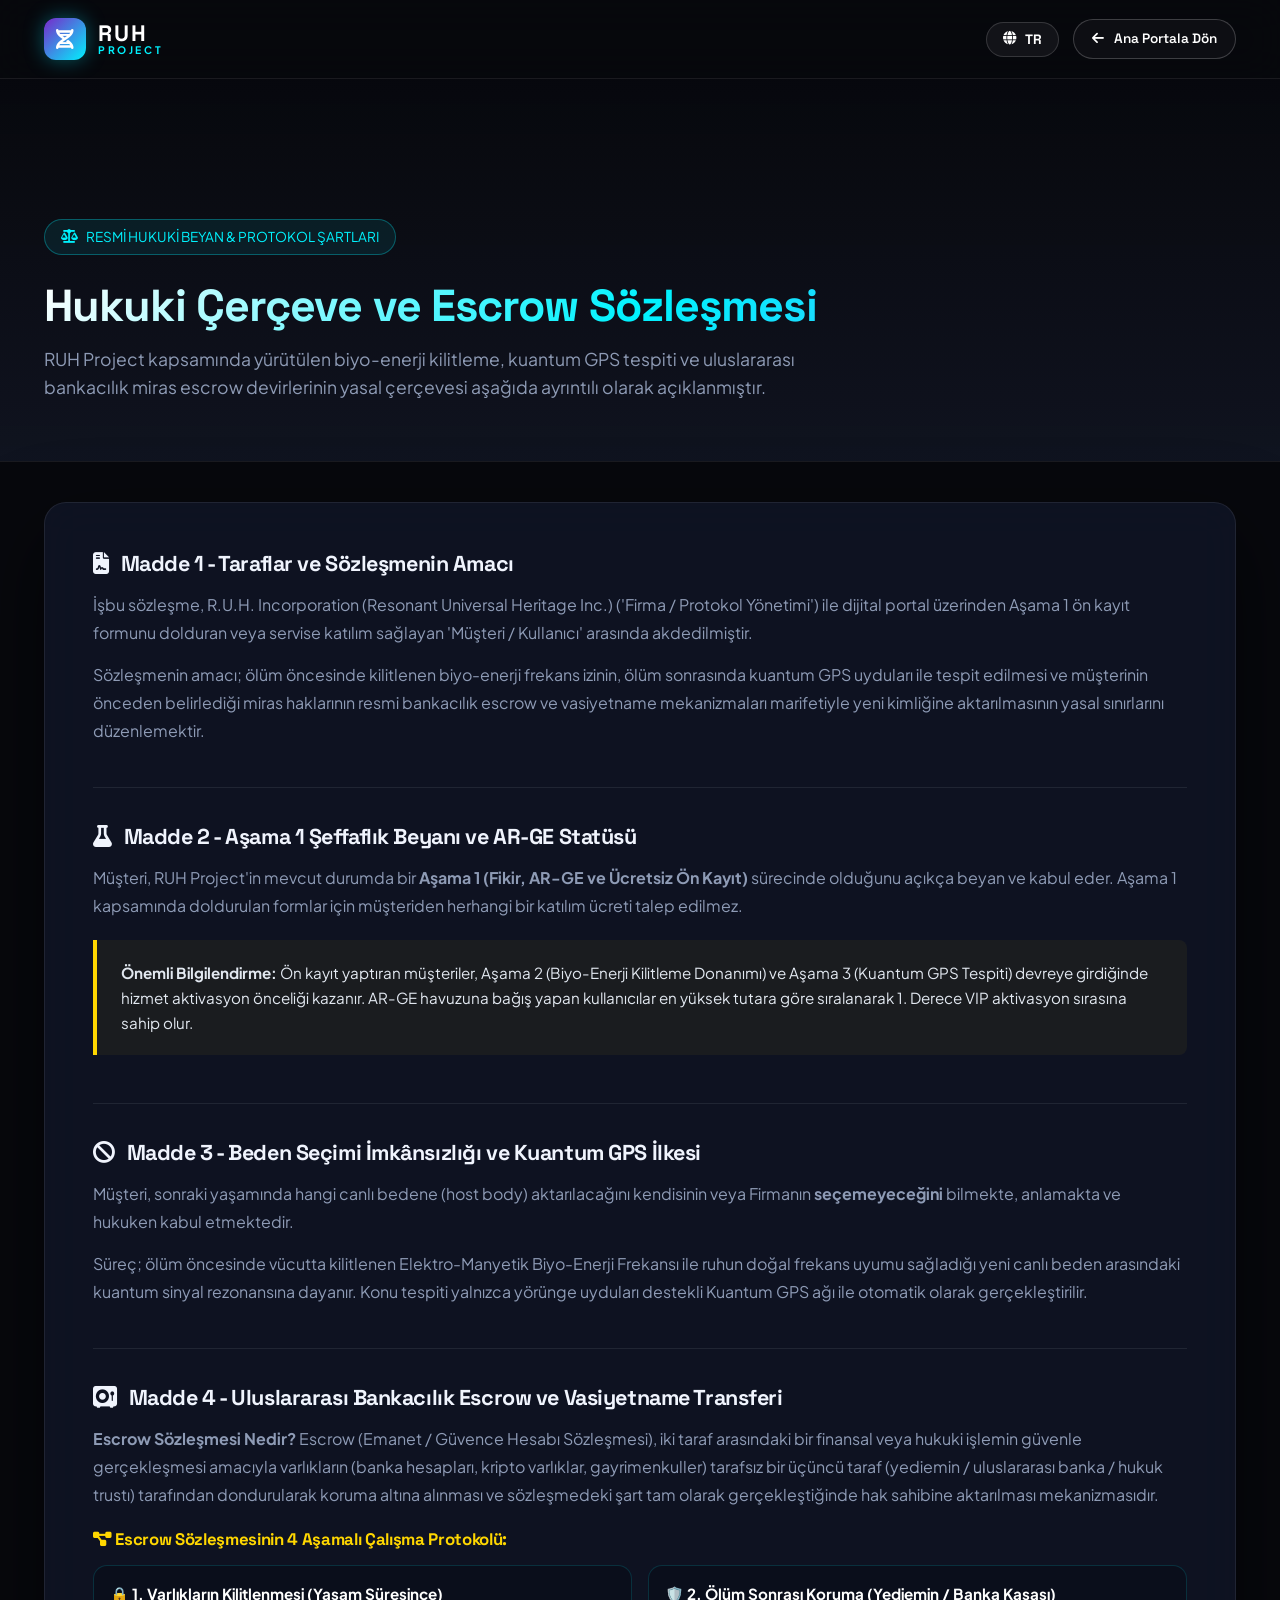
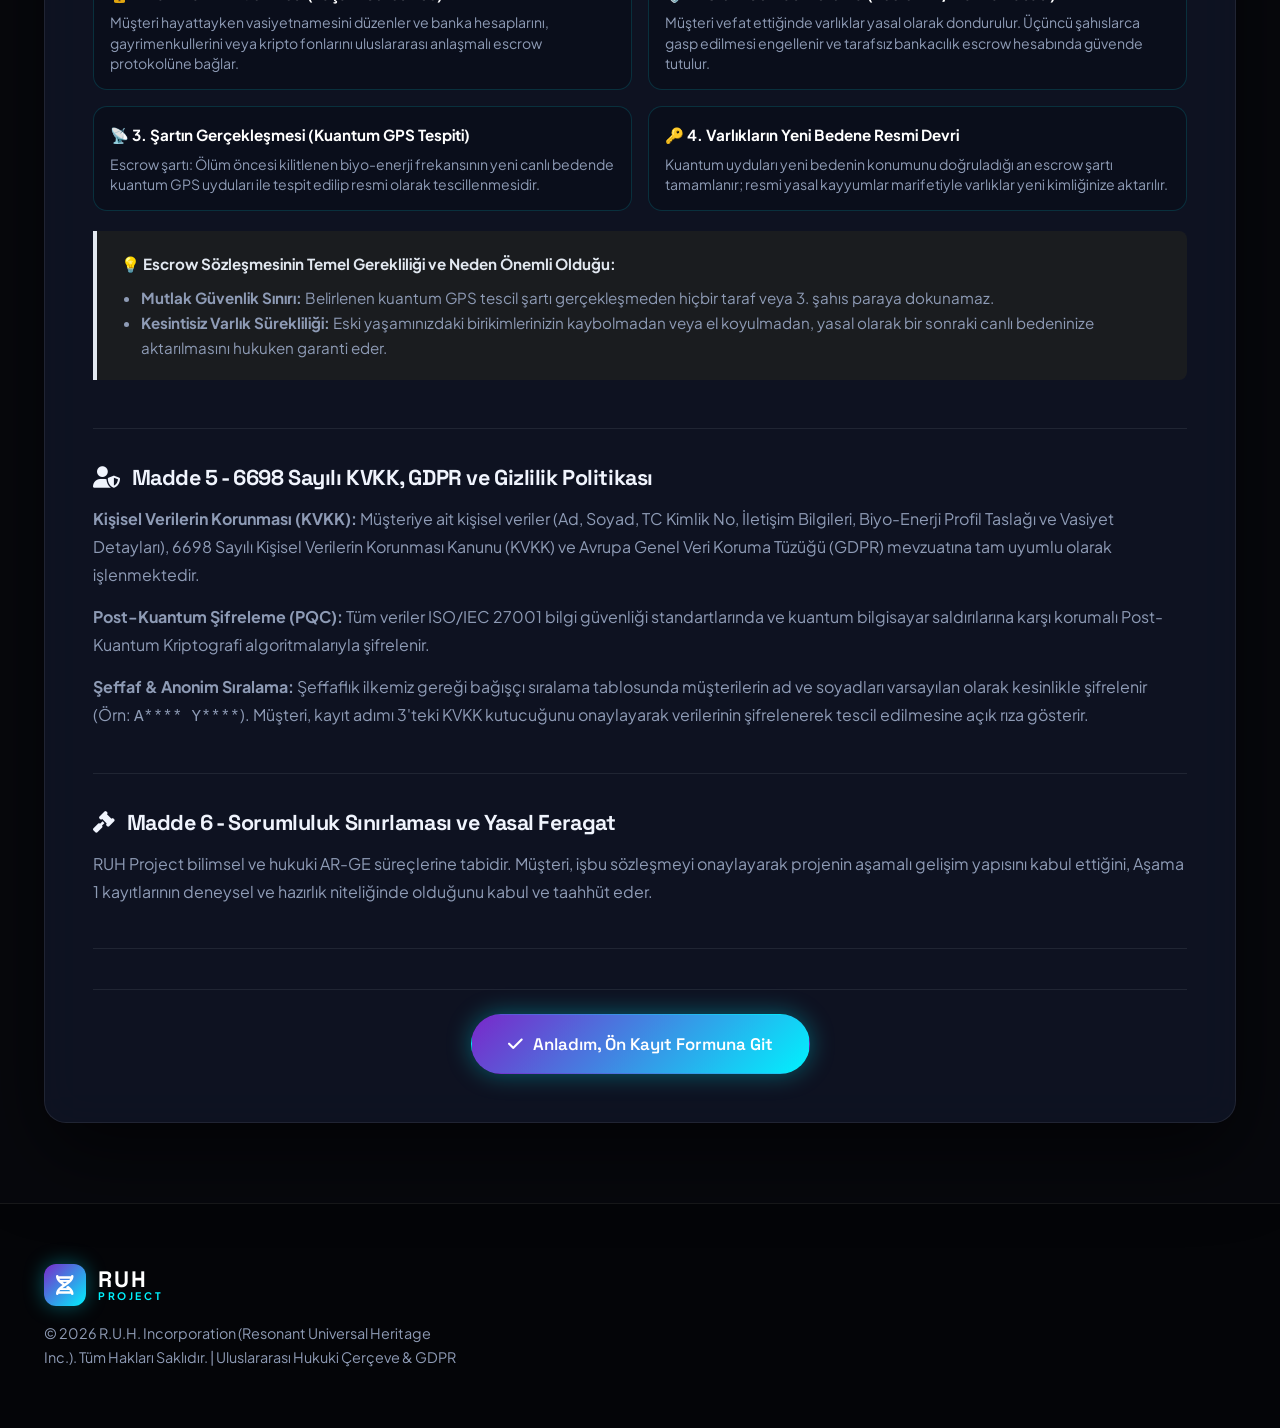
==== commit 6099d5eb: "fix: Apply saved language state on legal.html page load so language persists seamlessly across pages" ====
--- a/legal.html
+++ b/legal.html
@@ -281,7 +281,7 @@
                         <span class="logo-sub">PROJECT</span>
                     </div>
                 </a>
-                <p>© 2026 R.U.H. Incorporation (Resonant Universal Heritage Inc.). Tüm Hakları Saklıdır. | Uluslararası Hukuki Çerçeve & GDPR</p>
+                <p data-i18n="legalFooterCopyright">© 2026 R.U.H. Incorporation (Resonant Universal Heritage Inc.). Tüm Hakları Saklıdır. | Uluslararası Hukuki Çerçeve & GDPR</p>
             </div>
         </div>
     </footer>
@@ -290,9 +290,13 @@
     <script type="module">
         import { getCurrentLang, switchLanguage } from './js/modules/i18n.js';
         document.addEventListener('DOMContentLoaded', () => {
+            // Apply saved language state on page load
+            switchLanguage(getCurrentLang());
+
             const langBtn = document.getElementById('langToggleBtn');
             if (langBtn) {
-                langBtn.addEventListener('click', () => {
+                langBtn.addEventListener('click', (e) => {
+                    e.preventDefault();
                     const nextLang = getCurrentLang() === 'tr' ? 'en' : 'tr';
                     switchLanguage(nextLang);
                 });
